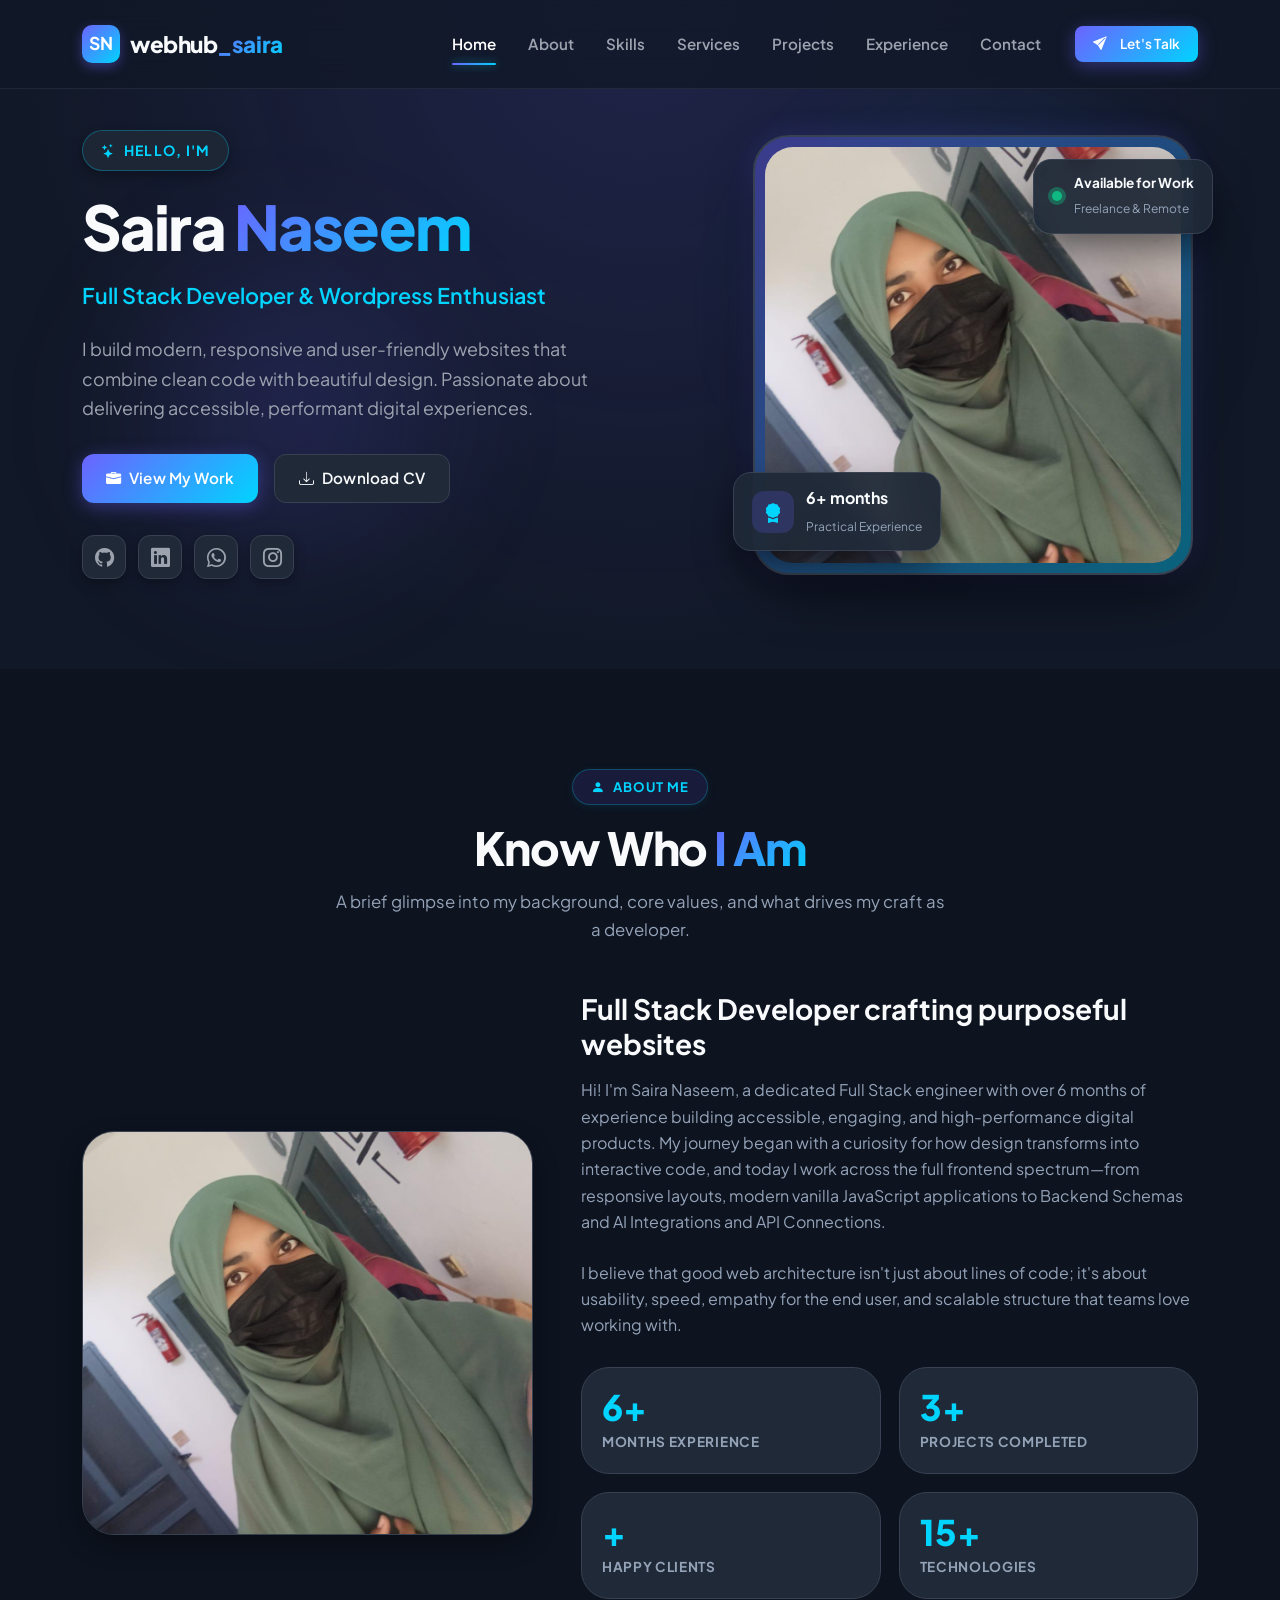
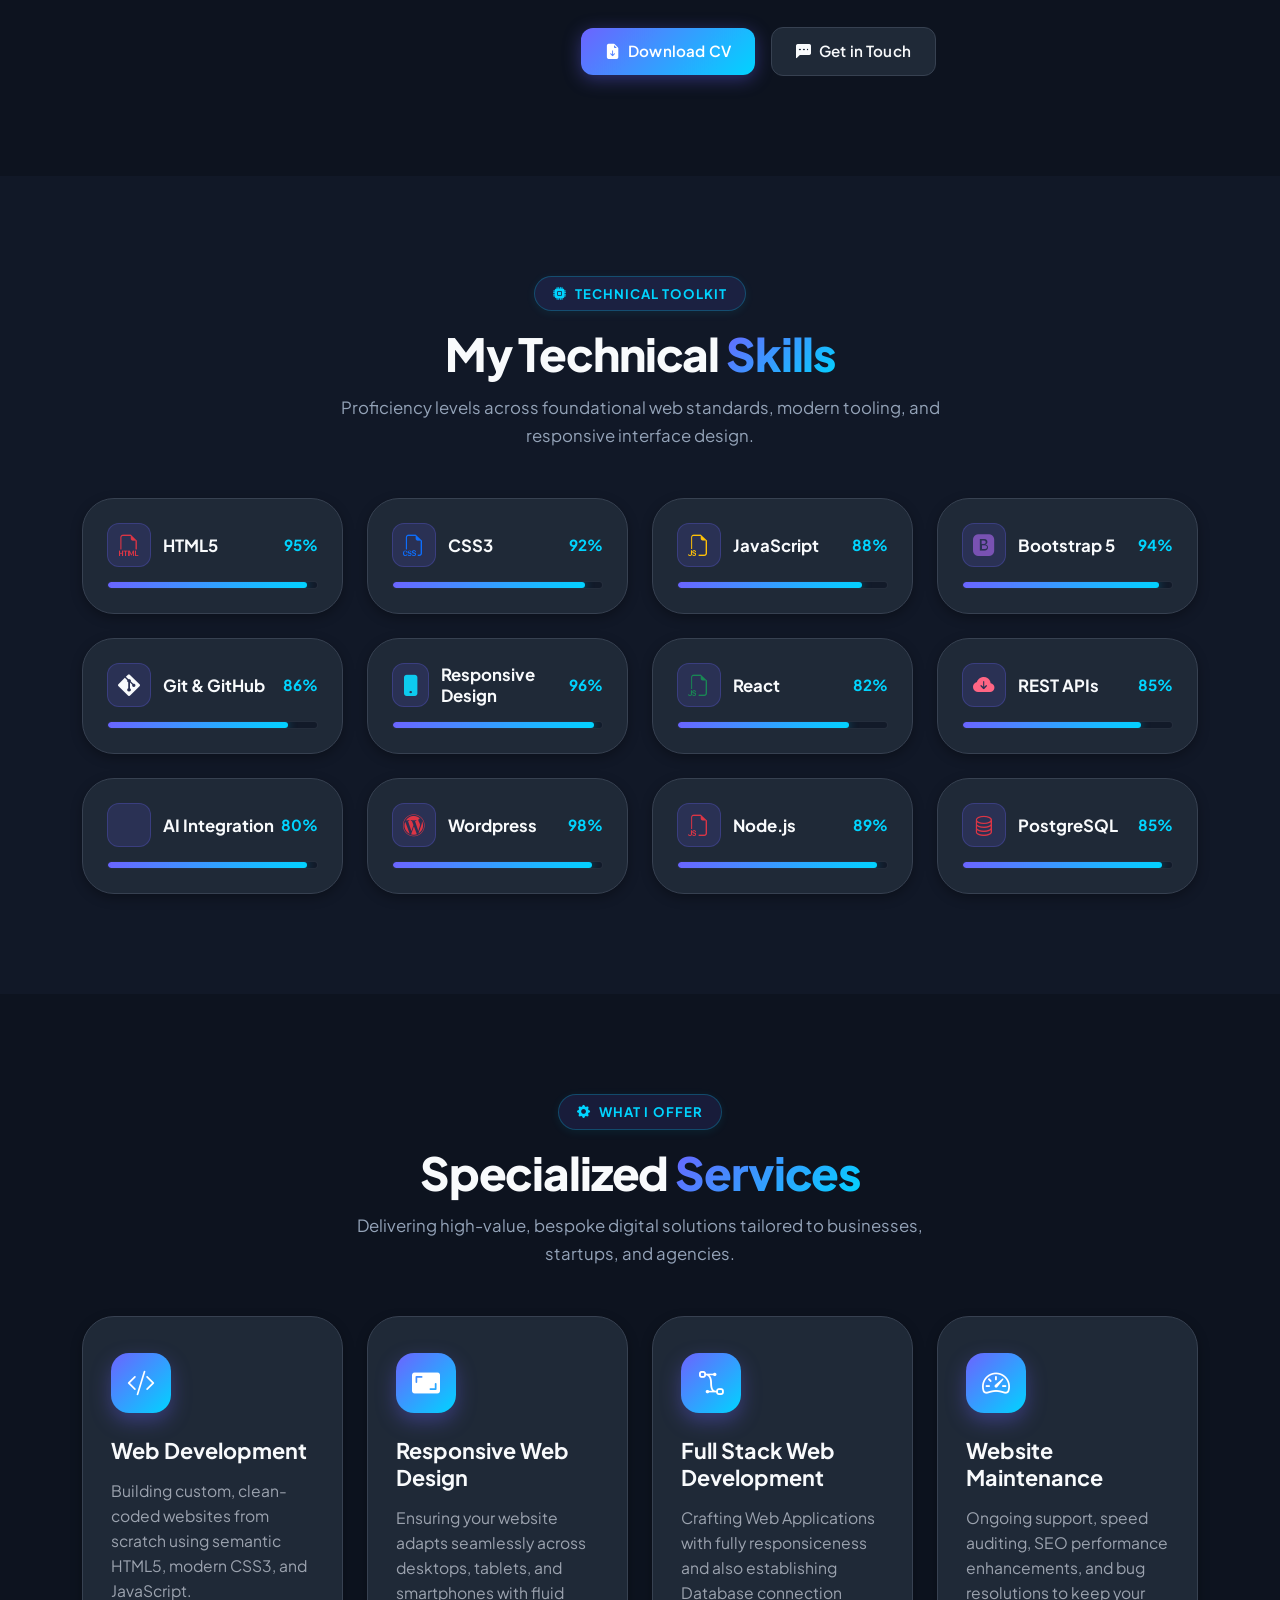
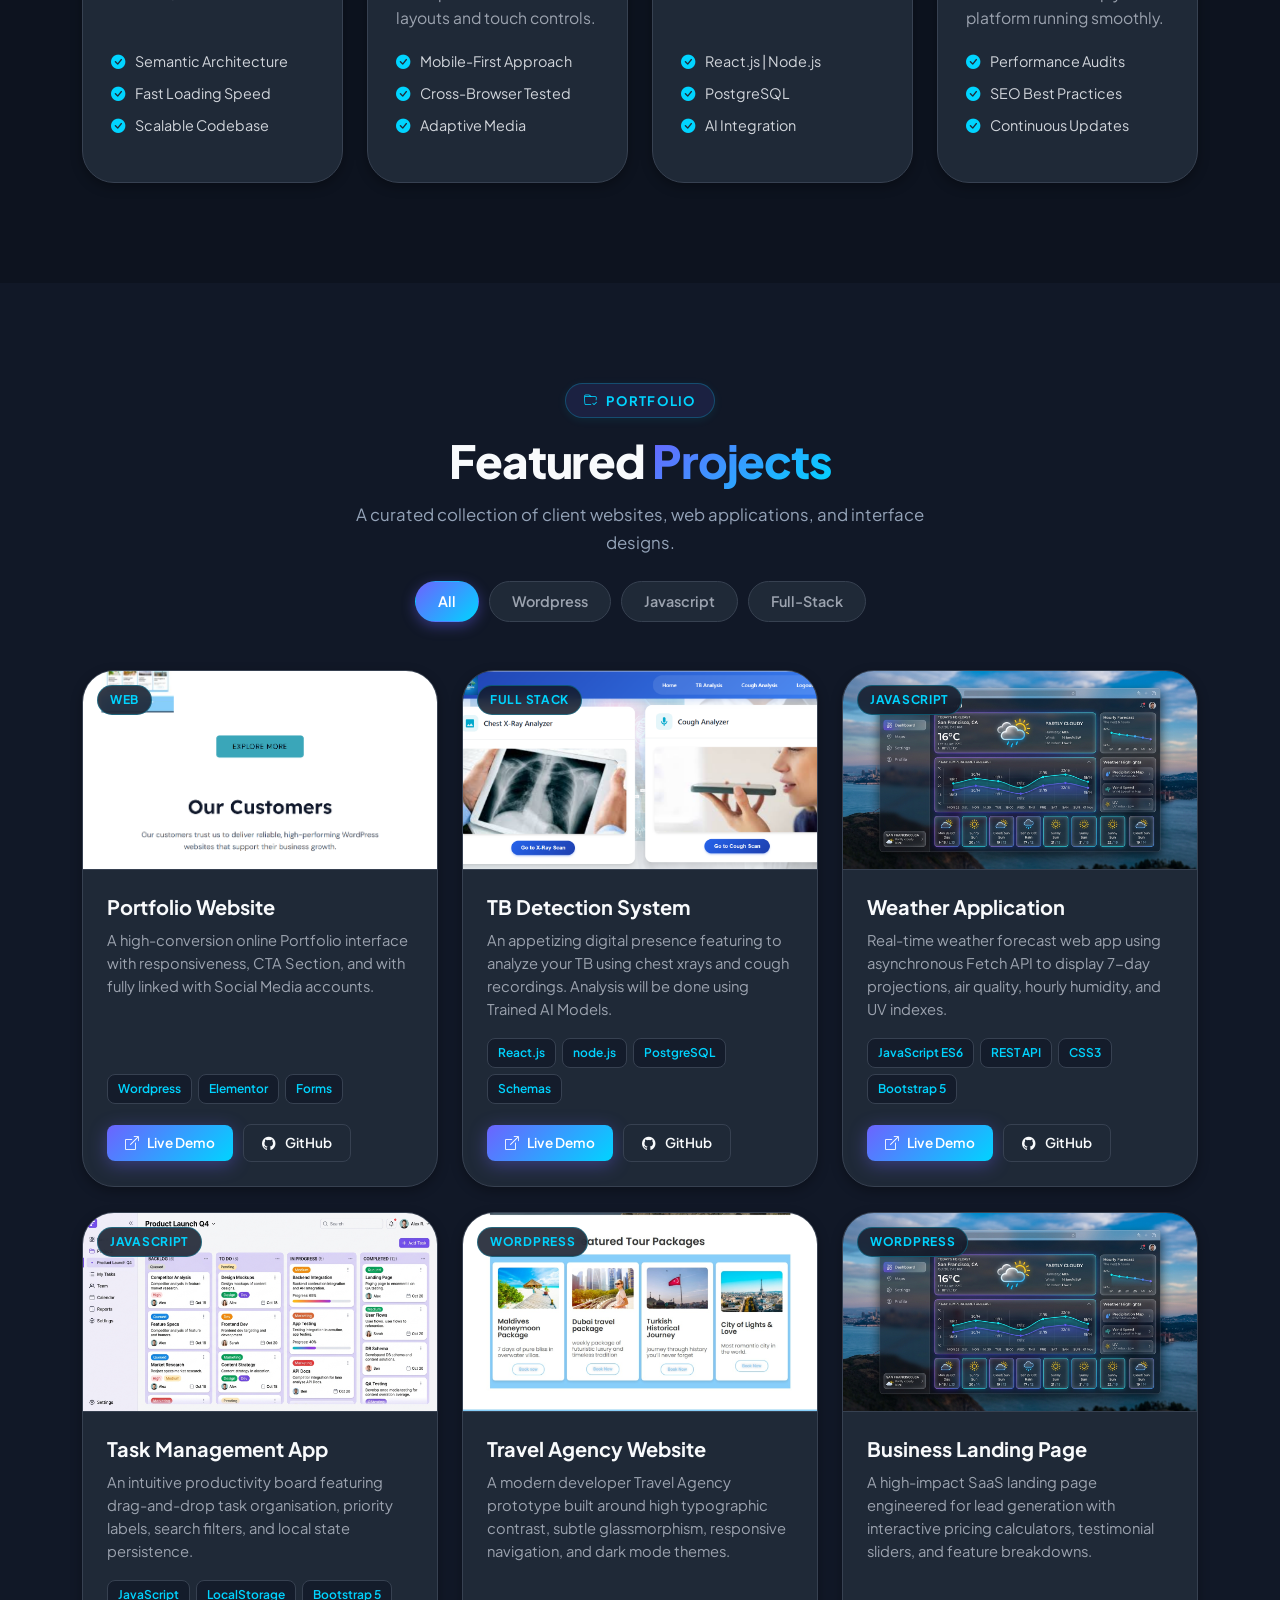
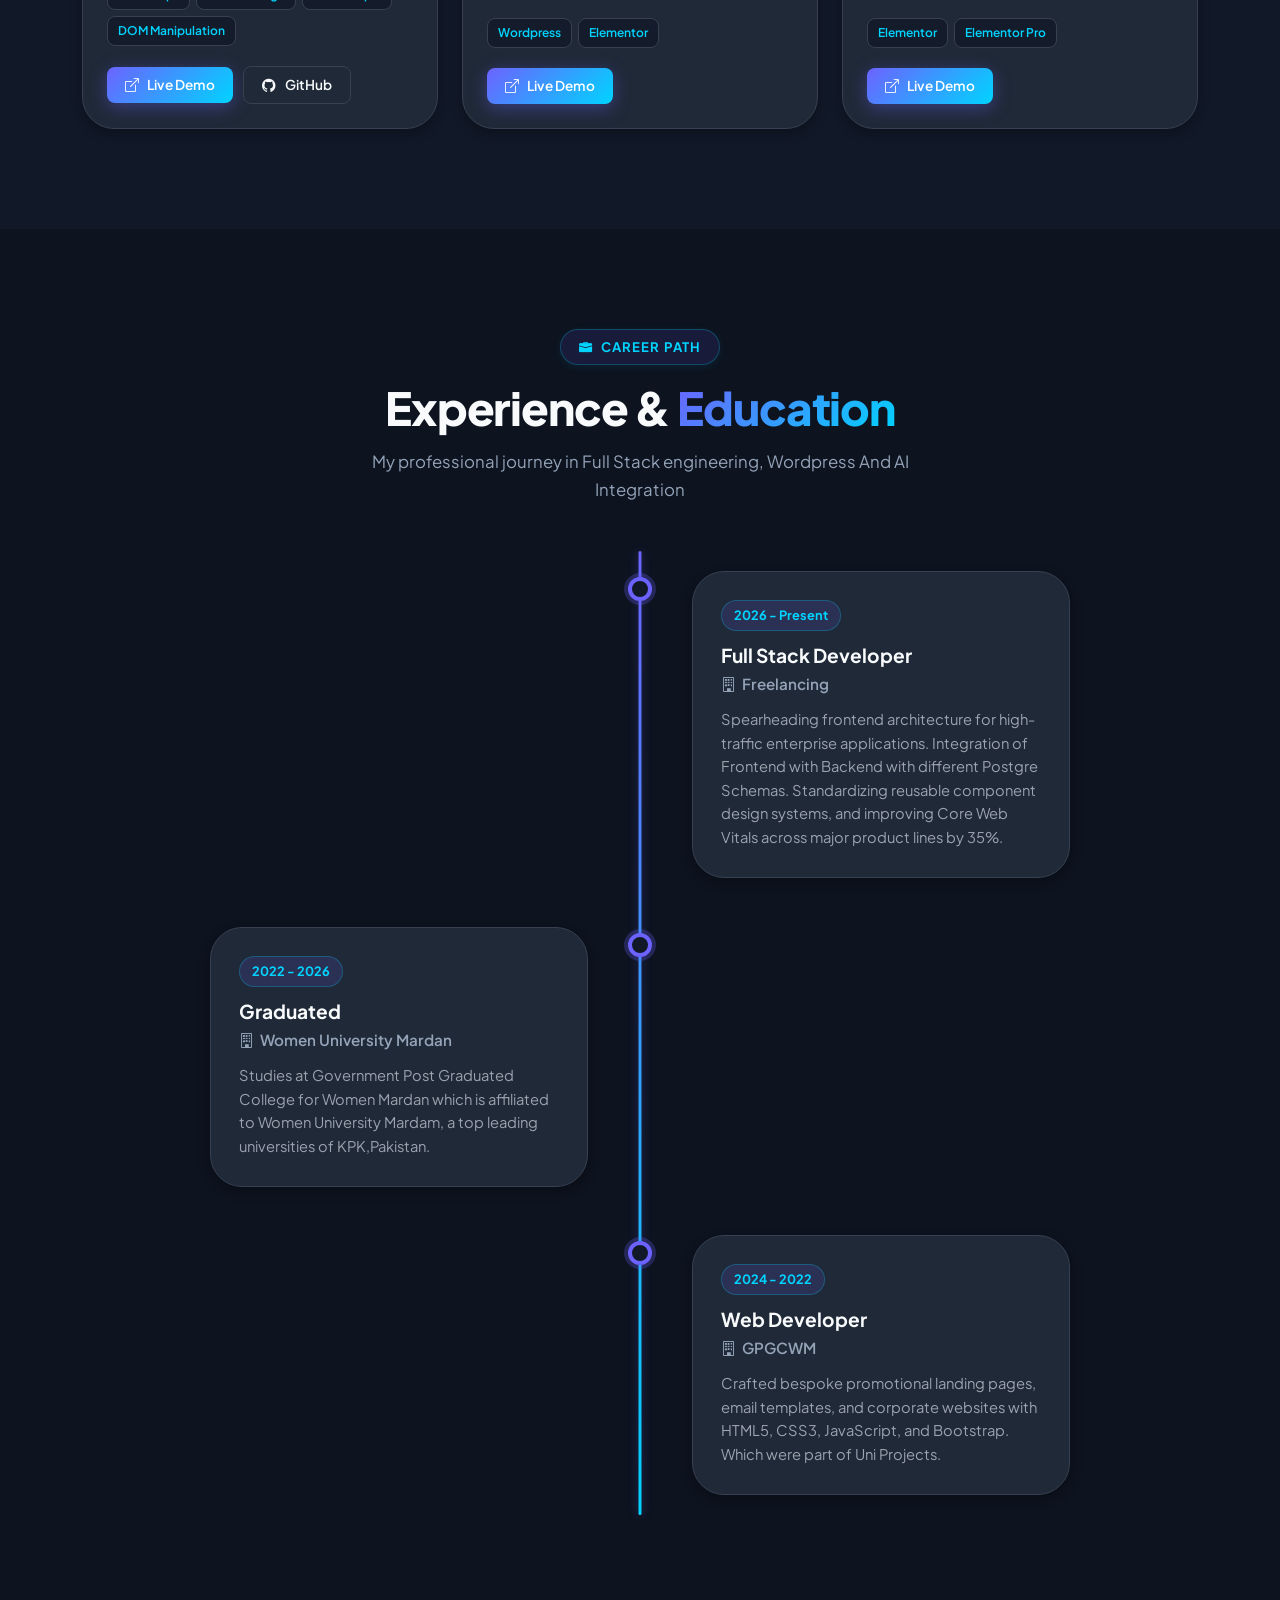
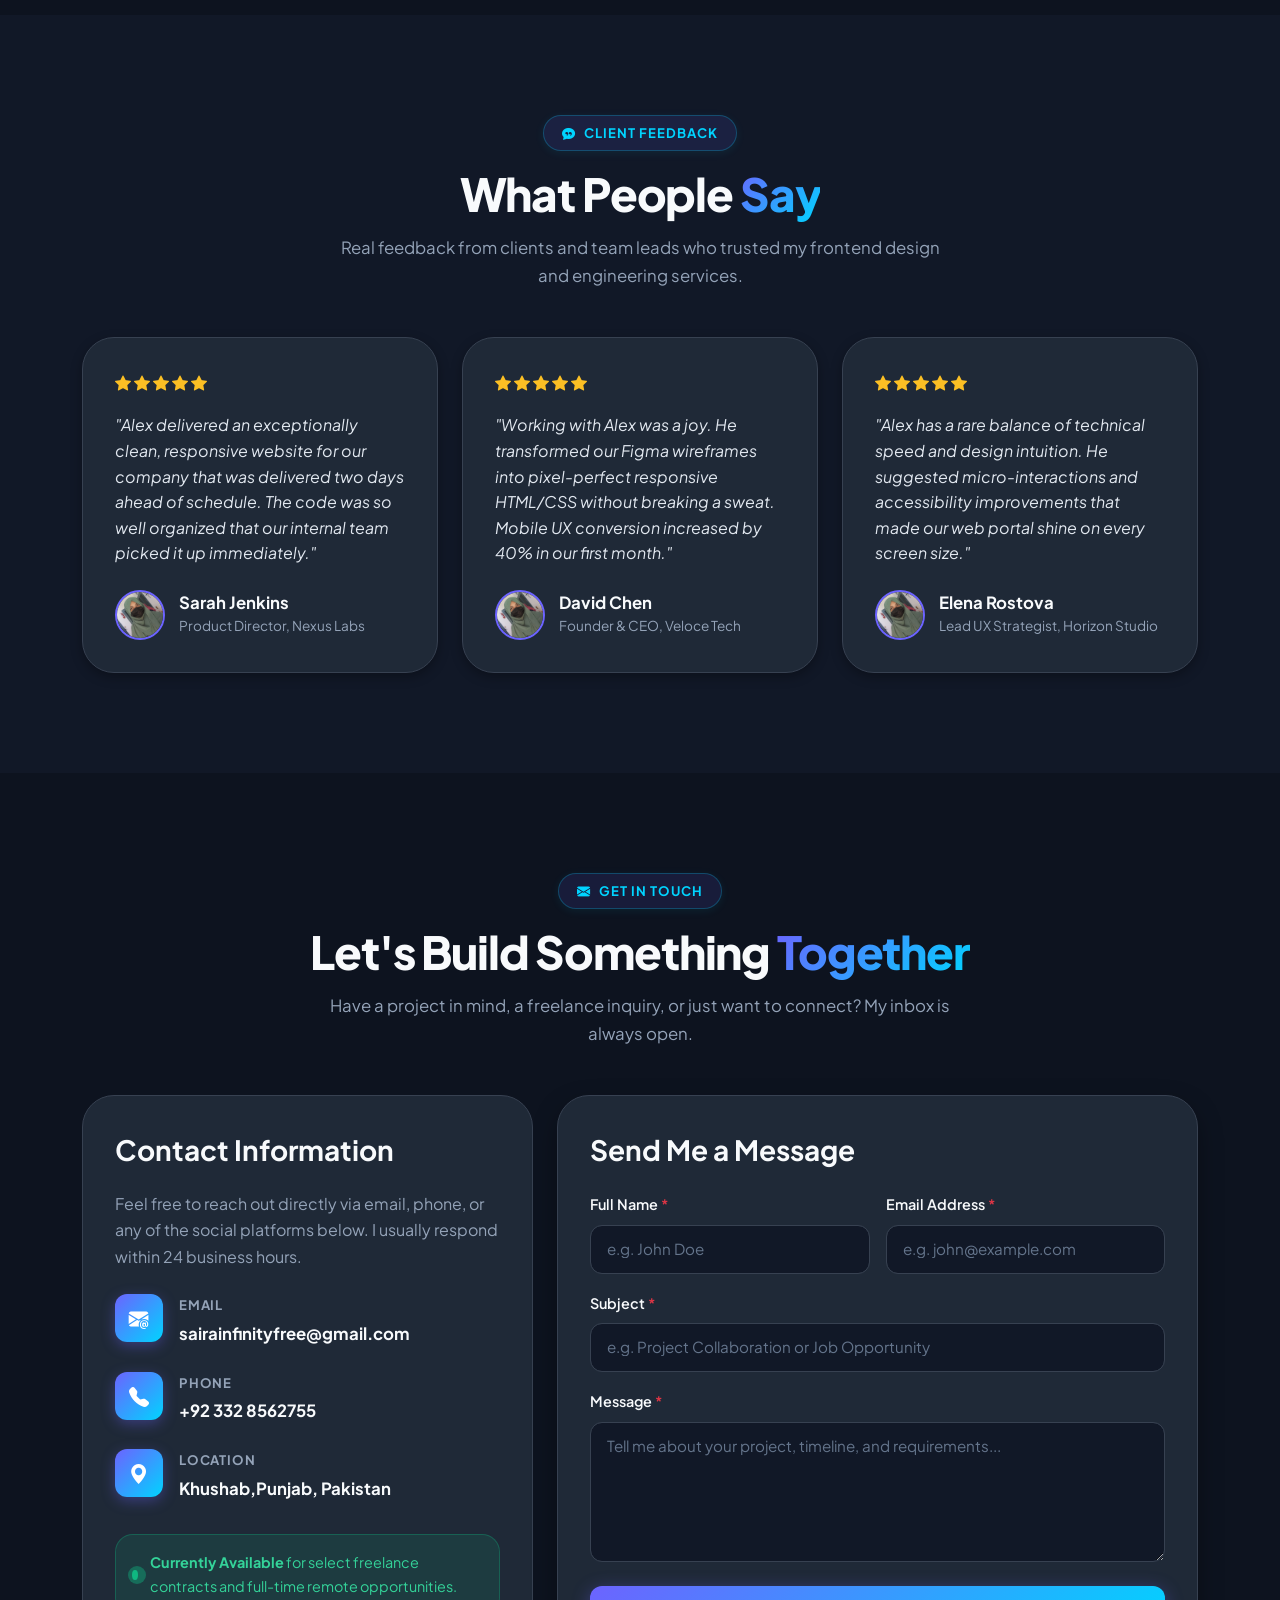
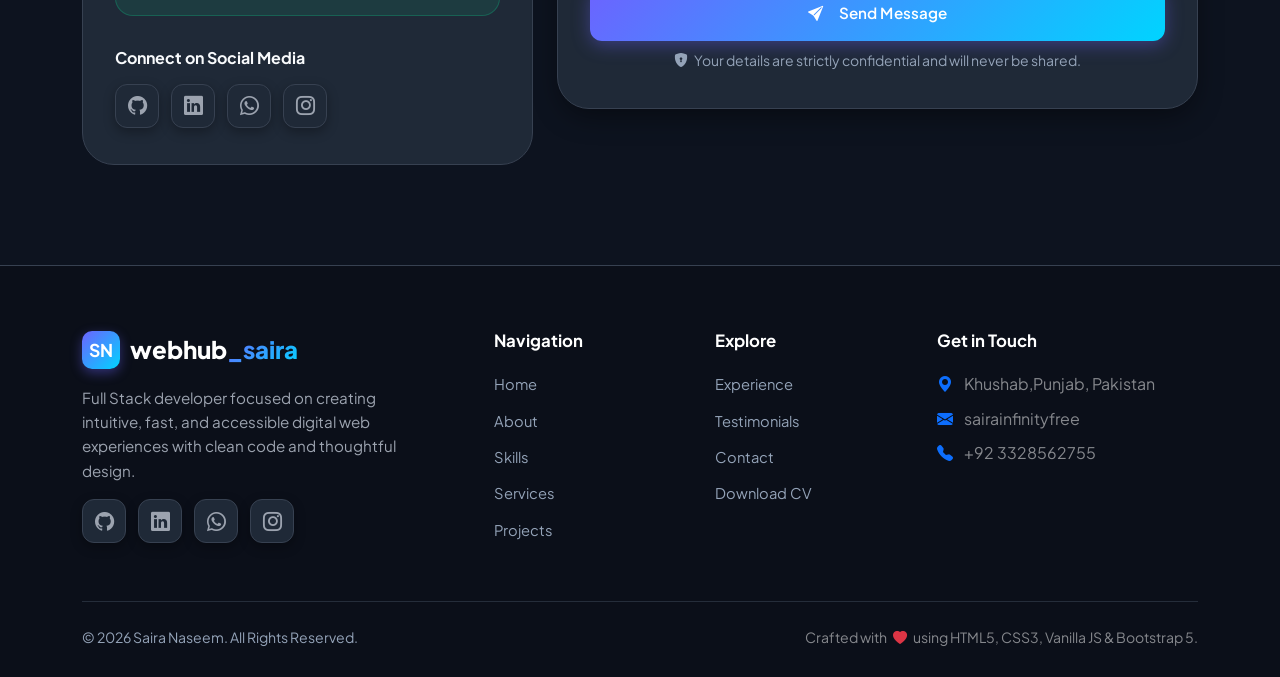
==== Saira Portfolio/index.html @ cc0bcdf5 "Add files via upload" ====
<!DOCTYPE html>
<html lang="en" data-bs-theme="dark">
<head>
  <meta charset="UTF-8" />
  <meta name="viewport" content="width=device-width, initial-scale=1.0" />
  <meta name="theme-color" content="#111827" />
  
  <!-- Primary SEO Metadata -->
  <title>Saira Naseem | Full Stack Web Developer &amp; Wordpress </title>
  <meta name="title" content="Saira Naseem | Frontend Developer &amp; UI/UX Enthusiast" />
  <meta name="description" content="Personal portfolio of Saira Naseem, a Frontend Developer crafting modern, accessible, and fast web applications using HTML5, CSS3, JavaScript, and Bootstrap 5." />
  <meta name="keywords" content="frontend developer, web developer portfolio, Saira Naseem, HTML5, CSS3, JavaScript, Bootstrap 5, responsive web design, UI/UX" />
  <meta name="author" content="Saira Naseem" />
  <meta name="robots" content="index, follow" />

  <!-- Open Graph / Facebook / LinkedIn -->
  <meta property="og:type" content="website" />
  <meta property="og:url" content="https://alexmorgan.dev/" />
  <meta property="og:title" content="Saira Naseem | Frontend Developer &amp; UI/UX Enthusiast" />
  <meta property="og:description" content="Explore modern, responsive web applications, design systems, and frontend projects by Saira Naseem." />
  <meta property="og:image" content="images/profile.jpeg" />

  <!-- Twitter -->
  <meta property="twitter:card" content="summary_large_image" />
  <meta property="twitter:url" content="https://alexmorgan.dev/" />
  <meta property="twitter:title" content="Saira Naseem | Frontend Developer &amp; UI/UX Enthusiast" />
  <meta property="twitter:description" content="Explore modern, responsive web applications, design systems, and frontend projects by Saira Naseem." />
  <meta property="twitter:image" content="images/profile.jpeg" />

  <!-- Favicon -->
  <link rel="icon" type="image/svg+xml" href="data:image/svg+xml,<svg xmlns='http://www.w3.org/2000/svg' viewBox='0 0 100 100'><text y='.9em' font-size='90'>💻</text></svg>" />

  <!-- Google Fonts: Plus Jakarta Sans -->
  <link rel="preconnect" href="https://fonts.googleapis.com" />
  <link rel="preconnect" href="https://fonts.gstatic.com" crossorigin />
  <link href="https://fonts.googleapis.com/css2?family=Plus+Jakarta+Sans:ital,wght@0,300;0,400;0,500;0,600;0,700;0,800;1,400&display=swap" rel="stylesheet" />

  <!-- Bootstrap 5.3.3 CSS (CDN) -->
  <link href="https://cdn.jsdelivr.net/npm/bootstrap@5.3.3/dist/css/bootstrap.min.css" rel="stylesheet" integrity="sha384-QWTKZyjpPEjISv5WaRU9OFeRpok6YctnYmDr5pNlyT2bRjXh0JMhjY6hW+ALEwIH" crossorigin="anonymous" />

  <!-- Bootstrap Icons 1.11.3 (CDN) -->
  <link rel="stylesheet" href="https://cdn.jsdelivr.net/npm/bootstrap-icons@1.11.3/font/bootstrap-icons.min.css" />

  <!-- Custom Stylesheet (Relative Path for GitHub Pages Compatibility) -->
  <link rel="stylesheet" href="css/style.css" />
</head>

<body data-bs-spy="scroll" data-bs-target="#mainNavbar" data-bs-offset="100" tabindex="0">

  <!-- =========================================================================
       1. Header & Fixed Navigation Bar
       ========================================================================= -->
  <header>
    <nav class="navbar navbar-expand-lg fixed-top custom-navbar" id="mainNavbar" aria-label="Main Navigation">
      <div class="container">
        <!-- Logo / Developer Brand -->
        <a class="navbar-brand" href="#home" id="brandLogo">
          <span class="navbar-brand-badge">SN</span>
          <span>webhub<span class="text-gradient">_saira</span></span>
        </a>

        <!-- Mobile Hamburger Menu Button -->
        <button class="navbar-toggler" type="button" data-bs-toggle="collapse" data-bs-target="#navbarResponsive" aria-controls="navbarResponsive" aria-expanded="false" aria-label="Toggle navigation menu" id="mobileMenuToggle">
          <i class="bi bi-list fs-2"></i>
        </button>

        <!-- Navbar Links -->
        <div class="collapse navbar-collapse" id="navbarResponsive">
          <ul class="navbar-nav ms-auto align-items-lg-center gap-lg-1">
            <li class="nav-item">
              <a class="nav-link active" href="#home" id="navHome">Home</a>
            </li>
            <li class="nav-item">
              <a class="nav-link" href="#about" id="navAbout">About</a>
            </li>
            <li class="nav-item">
              <a class="nav-link" href="#skills" id="navSkills">Skills</a>
            </li>
            <li class="nav-item">
              <a class="nav-link" href="#services" id="navServices">Services</a>
            </li>
            <li class="nav-item">
              <a class="nav-link" href="#projects" id="navProjects">Projects</a>
            </li>
            <li class="nav-item">
              <a class="nav-link" href="#experience" id="navExperience">Experience</a>
            </li>
            <li class="nav-item">
              <a class="nav-link" href="#contact" id="navContact">Contact</a>
            </li>
            <li class="nav-item ms-lg-3 mt-3 mt-lg-0">
              <a href="#contact" class="btn btn-sm btn-primary" id="navHireBtn">
                <i class="bi bi-send-fill me-1"></i> Let's Talk
              </a>
            </li>
          </ul>
        </div>
      </div>
    </nav>
  </header>

  <main>
    <!-- =========================================================================
         2. Hero Section
         ========================================================================= -->
    <section class="hero-section" id="home">
      <!-- Subtle Decorative Background Glows -->
      <div class="hero-background-shapes" aria-hidden="true">
        <div class="shape-glow-1"></div>
        <div class="shape-glow-2"></div>
      </div>

      <div class="container hero-content">
        <div class="row align-items-center gy-5">
          <!-- Hero Left Column: Intro & Call To Actions -->
          <div class="col-lg-7 text-center text-lg-start">
            <div class="reveal-item">
              <span class="hero-greeting">
                <i class="bi bi-stars"></i> Hello, I'm
              </span>
            </div>

            <h1 class="hero-title reveal-item delay-100">
              Saira <span class="text-gradient">Naseem</span>
            </h1>

            <p class="hero-subtitle reveal-item delay-200">
              Full Stack Developer &amp; Wordpress Enthusiast
            </p>

            <p class="hero-description reveal-item delay-300">
              I build modern, responsive and user-friendly websites that combine clean code with beautiful design. Passionate about delivering accessible, performant digital experiences.
            </p>

            <!-- CTA Buttons -->
            <div class="d-flex flex-wrap gap-3 hero-actions reveal-item delay-400">
              <a href="#projects" class="btn btn-primary" id="heroViewWorkBtn">
                <i class="bi bi-briefcase-fill"></i> View My Work
              </a>
              <button type="button" class="btn btn-outline-custom btn-download-cv" id="heroDownloadCvBtn" aria-label="Download Curriculum Vitae">
                <i class="bi bi-download"></i> Download CV
              </button>
            </div>

            <!-- Social Media Icons -->
            <div class="social-links reveal-item delay-400" aria-label="Social media profiles">
              <!-- Note: Replace '#' with your real social profile URLs -->
              <a href="#" class="social-btn" target="_blank" rel="noopener noreferrer" aria-label="GitHub Profile" id="socialGithub">
                <i class="bi bi-github"></i>
              </a>
              <a href="https://linkedin.com/in/saira-naseem-a9a958408" class="social-btn" target="_blank" rel="noopener noreferrer" aria-label="LinkedIn Profile" id="socialLinkedin">
                <i class="bi bi-linkedin"></i>
              </a>
              <a href="https://wa.me/+923328562755" class="social-btn" target="_blank" rel="noopener noreferrer" aria-label="Whatsapp Profile" id="socialTwitter">
                <i class="bi bi-whatsapp"></i>
              </a>
              <a href="https://www.instagram.com/webhub_saira/" class="social-btn" target="_blank" rel="noopener noreferrer" aria-label="Instagram Profile" id="socialInstagram">
                <i class="bi bi-instagram"></i>
              </a>
            </div>
          </div>

          <!-- Hero Right Column: Profile Image & Floating Highlights -->
          <div class="col-lg-5">
            <div class="hero-image-wrapper reveal-item delay-200">
              <!-- Floating Badge: Available for Work -->
              <div class="floating-badge badge-status">
                <div class="pulse-dot"></div>
                <div>
                  <div class="fw-bold text-dark" style="font-size: 0.85rem;">Available for Work</div>
                  <small class="text-muted" style="font-size: 0.75rem;">Freelance &amp; Remote</small>
                </div>
              </div>

              <!-- Main Image Frame -->
              <div class="hero-image-frame">
                <img src="images/profile.jpeg" alt="Portrait photo of Alex Morgan" class="hero-image" referrerPolicy="no-referrer" id="heroProfileImg" />
              </div>

              <!-- Floating Badge: Experience -->
              <div class="floating-badge badge-experience">
                <div class="badge-icon">
                  <i class="bi bi-award-fill"></i>
                </div>
                <div>
                  <div class="fw-bold text-dark fs-6">6+ months</div>
                  <small class="text-muted" style="font-size: 0.75rem;">Practical Experience</small>
                </div>
              </div>
            </div>
          </div>
        </div>
      </div>
    </section>

    <!-- =========================================================================
         3. About Section
         ========================================================================= -->
    <section class="about-section" id="about">
      <div class="container">
        <!-- Section Header -->
        <div class="text-center mb-5">
          <span class="section-badge"><i class="bi bi-person-fill"></i> About Me</span>
          <h2 class="section-title">Know Who <span class="text-gradient">I Am</span></h2>
          <p class="section-subtitle">A brief glimpse into my background, core values, and what drives my craft as a developer.</p>
        </div>

        <div class="row align-items-center gy-5">
          <!-- Left: About Image / Graphic Card -->
          <div class="col-lg-5">
            <div class="about-card reveal-item">
              <img src="images/profile.jpeg" alt="Saira Naseem coding and designing" class="about-image" referrerPolicy="no-referrer" id="aboutProfileImg" />
            </div>
          </div>

          <!-- Right: Bio & Statistics -->
          <div class="col-lg-7">
            <div class="ps-lg-4">
              <h3 class="fw-bold mb-3 text-dark">Full Stack Developer crafting purposeful websites</h3>
              <p class="text-muted mb-4">
                Hi! I'm Saira Naseem, a dedicated Full Stack engineer with over 6 months of experience building accessible, engaging, and high-performance digital products. My journey began with a curiosity for how design transforms into interactive code, and today I work across the full frontend spectrum—from responsive layouts, modern vanilla JavaScript applications to Backend Schemas and AI Integrations and API Connections.
              </p>
              <p class="text-muted mb-4">
                I believe that good web architecture isn't just about lines of code; it's about usability, speed, empathy for the end user, and scalable structure that teams love working with.
              </p>

              <!-- Statistics Grid (4 Key Metrics) -->
              <div class="about-stats-grid reveal-item">
                <div class="stat-item" id="statExp">
                  <div class="stat-number">6+</div>
                  <div class="stat-label">months Experience</div>
                </div>
                <div class="stat-item" id="statProjects">
                  <div class="stat-number">3+</div>
                  <div class="stat-label">Projects Completed</div>
                </div>
                <div class="stat-item" id="statClients">
                  <div class="stat-number">+</div>
                  <div class="stat-label">Happy Clients</div>
                </div>
                <div class="stat-item" id="statTech">
                  <div class="stat-number">15+</div>
                  <div class="stat-label">Technologies</div>
                </div>
              </div>

              <!-- About Actions -->
              <div class="d-flex flex-wrap align-items-center gap-3 mt-4">
                <button type="button" class="btn btn-primary btn-download-cv" id="aboutDownloadCvBtn">
                  <i class="bi bi-file-earmark-arrow-down-fill"></i> Download CV
                </button>
                <a href="#contact" class="btn btn-outline-custom" id="aboutContactBtn">
                  <i class="bi bi-chat-left-dots-fill"></i> Get in Touch
                </a>
              </div>
            </div>
          </div>
        </div>
      </div>
    </section>

    <!-- =========================================================================
         4. Skills Section
         ========================================================================= -->
    <section class="skills-section" id="skills">
      <div class="container">
        <!-- Section Header -->
        <div class="text-center mb-5">
          <span class="section-badge"><i class="bi bi-cpu-fill"></i> Technical Toolkit</span>
          <h2 class="section-title">My Technical <span class="text-gradient">Skills</span></h2>
          <p class="section-subtitle">Proficiency levels across foundational web standards, modern tooling, and responsive interface design.</p>
        </div>

        <div class="row g-4">
          <!-- Skill 1: HTML5 -->
          <div class="col-md-6 col-lg-3">
            <div class="skill-card reveal-item" id="skillHtml5">
              <div class="skill-header">
                <div class="skill-meta">
                  <div class="skill-icon-badge text-danger"><i class="bi bi-filetype-html"></i></div>
                  <h3 class="skill-name">HTML5</h3>
                </div>
                <span class="skill-percentage">95%</span>
              </div>
              <div class="skill-progress-track">
                <div class="skill-progress-bar" role="progressbar" data-progress="95" aria-valuenow="95" aria-valuemin="0" aria-valuemax="100"></div>
              </div>
            </div>
          </div>

          <!-- Skill 2: CSS3 -->
          <div class="col-md-6 col-lg-3">
            <div class="skill-card reveal-item delay-100" id="skillCss3">
              <div class="skill-header">
                <div class="skill-meta">
                  <div class="skill-icon-badge text-primary"><i class="bi bi-filetype-css"></i></div>
                  <h3 class="skill-name">CSS3</h3>
                </div>
                <span class="skill-percentage">92%</span>
              </div>
              <div class="skill-progress-track">
                <div class="skill-progress-bar" role="progressbar" data-progress="92" aria-valuenow="92" aria-valuemin="0" aria-valuemax="100"></div>
              </div>
            </div>
          </div>

          <!-- Skill 3: JavaScript -->
          <div class="col-md-6 col-lg-3">
            <div class="skill-card reveal-item delay-200" id="skillJs">
              <div class="skill-header">
                <div class="skill-meta">
                  <div class="skill-icon-badge text-warning"><i class="bi bi-filetype-js"></i></div>
                  <h3 class="skill-name">JavaScript</h3>
                </div>
                <span class="skill-percentage">88%</span>
              </div>
              <div class="skill-progress-track">
                <div class="skill-progress-bar" role="progressbar" data-progress="88" aria-valuenow="88" aria-valuemin="0" aria-valuemax="100"></div>
              </div>
            </div>
          </div>

          <!-- Skill 4: Bootstrap 5 -->
          <div class="col-md-6 col-lg-3">
            <div class="skill-card reveal-item delay-300" id="skillBootstrap">
              <div class="skill-header">
                <div class="skill-meta">
                  <div class="skill-icon-badge" style="color: #7952b3;"><i class="bi bi-bootstrap-fill"></i></div>
                  <h3 class="skill-name">Bootstrap 5</h3>
                </div>
                <span class="skill-percentage">94%</span>
              </div>
              <div class="skill-progress-track">
                <div class="skill-progress-bar" role="progressbar" data-progress="94" aria-valuenow="94" aria-valuemin="0" aria-valuemax="100"></div>
              </div>
            </div>
          </div>

          <!-- Skill 5: Git & GitHub -->
          <div class="col-md-6 col-lg-3">
            <div class="skill-card reveal-item" id="skillGit">
              <div class="skill-header">
                <div class="skill-meta">
                  <div class="skill-icon-badge text-dark"><i class="bi bi-git"></i></div>
                  <h3 class="skill-name">Git &amp; GitHub</h3>
                </div>
                <span class="skill-percentage">86%</span>
              </div>
              <div class="skill-progress-track">
                <div class="skill-progress-bar" role="progressbar" data-progress="86" aria-valuenow="86" aria-valuemin="0" aria-valuemax="100"></div>
              </div>
            </div>
          </div>

          <!-- Skill 6: Responsive Design -->
          <div class="col-md-6 col-lg-3">
            <div class="skill-card reveal-item delay-100" id="skillResponsive">
              <div class="skill-header">
                <div class="skill-meta">
                  <div class="skill-icon-badge text-info"><i class="bi bi-phone-fill"></i></div>
                  <h3 class="skill-name">Responsive Design</h3>
                </div>
                <span class="skill-percentage">96%</span>
              </div>
              <div class="skill-progress-track">
                <div class="skill-progress-bar" role="progressbar" data-progress="96" aria-valuenow="96" aria-valuemin="0" aria-valuemax="100"></div>
              </div>
            </div>
          </div>

          <!-- Skill 7: React -->
          <div class="col-md-6 col-lg-3">
            <div class="skill-card reveal-item delay-200" id="skillreact">
              <div class="skill-header">
                <div class="skill-meta">
                  <div class="skill-icon-badge text-success"><i class="bi bi-filetype-js"></i></div>
                  <h3 class="skill-name">React</h3>
                </div>
                <span class="skill-percentage">82%</span>
              </div>
              <div class="skill-progress-track">
                <div class="skill-progress-bar" role="progressbar" data-progress="82" aria-valuenow="82" aria-valuemin="0" aria-valuemax="100"></div>
              </div>
            </div>
          </div>

          <!-- Skill 8: REST APIs -->
          <div class="col-md-6 col-lg-3">
            <div class="skill-card reveal-item delay-300" id="skillApi">
              <div class="skill-header">
                <div class="skill-meta">
                  <div class="skill-icon-badge" style="color: #ff6584;"><i class="bi bi-cloud-arrow-down-fill"></i></div>
                  <h3 class="skill-name">REST APIs</h3>
                </div>
                <span class="skill-percentage">85%</span>
              </div>
              <div class="skill-progress-track">
                <div class="skill-progress-bar" role="progressbar" data-progress="85" aria-valuenow="85" aria-valuemin="0" aria-valuemax="100"></div>
              </div>
            </div>
          </div>

                    <!-- Skill 9: AI Integration -->
          <div class="col-md-6 col-lg-3">
            <div class="skill-card reveal-item" id="skillAI">
              <div class="skill-header">
                <div class="skill-meta">
                  <div class="skill-icon-badge text-danger"><i class="bi bi-robot-fill"></i></div>
                  <h3 class="skill-name">AI Integration</h3>
                </div>
                <span class="skill-percentage">80%</span>
              </div>
              <div class="skill-progress-track">
                <div class="skill-progress-bar" role="progressbar" data-progress="95" aria-valuenow="95" aria-valuemin="0" aria-valuemax="100"></div>
              </div>
            </div>
          </div>

                    <!-- Skill 1: wordpress -->
          <div class="col-md-6 col-lg-3">
            <div class="skill-card reveal-item" id="skillwordpress">
              <div class="skill-header">
                <div class="skill-meta">
                  <div class="skill-icon-badge text-danger"><i class="bi bi-wordpress"></i></div>
                  <h3 class="skill-name">Wordpress</h3>
                </div>
                <span class="skill-percentage">98%</span>
              </div>
              <div class="skill-progress-track">
                <div class="skill-progress-bar" role="progressbar" data-progress="95" aria-valuenow="95" aria-valuemin="0" aria-valuemax="100"></div>
              </div>
            </div>
          </div>

                    <!-- Skill 1: Node.js -->
          <div class="col-md-6 col-lg-3">
            <div class="skill-card reveal-item" id="skillnode">
              <div class="skill-header">
                <div class="skill-meta">
                  <div class="skill-icon-badge text-danger"><i class="bi bi-filetype-js"></i></div>
                  <h3 class="skill-name">Node.js</h3>
                </div>
                <span class="skill-percentage">89%</span>
              </div>
              <div class="skill-progress-track">
                <div class="skill-progress-bar" role="progressbar" data-progress="95" aria-valuenow="95" aria-valuemin="0" aria-valuemax="100"></div>
              </div>
            </div>
          </div>

                    <!-- Skill 1: PostgreSQL -->
          <div class="col-md-6 col-lg-3">
            <div class="skill-card reveal-item" id="skillpostgre">
              <div class="skill-header">
                <div class="skill-meta">
                  <div class="skill-icon-badge text-danger"><i class="bi bi-database"></i></div>
                  <h3 class="skill-name">PostgreSQL</h3>
                </div>
                <span class="skill-percentage">85%</span>
              </div>
              <div class="skill-progress-track">
                <div class="skill-progress-bar" role="progressbar" data-progress="95" aria-valuenow="95" aria-valuemin="0" aria-valuemax="100"></div>
              </div>
            </div>
          </div>
        </div>
      </div>
    </section>

    <!-- =========================================================================
         5. Services Section
         ========================================================================= -->
    <section class="services-section" id="services">
      <div class="container">
        <!-- Section Header -->
        <div class="text-center mb-5">
          <span class="section-badge"><i class="bi bi-gear-fill"></i> What I Offer</span>
          <h2 class="section-title">Specialized <span class="text-gradient">Services</span></h2>
          <p class="section-subtitle">Delivering high-value, bespoke digital solutions tailored to businesses, startups, and agencies.</p>
        </div>

        <div class="row g-4">
          <!-- Service 1: Web Development -->
          <div class="col-md-6 col-lg-3">
            <article class="service-card reveal-item" id="serviceWebDev">
              <div class="service-icon-box">
                <i class="bi bi-code-slash"></i>
              </div>
              <h3 class="service-title">Web Development</h3>
              <p class="service-desc">
                Building custom, clean-coded websites from scratch using semantic HTML5, modern CSS3, and JavaScript.
              </p>
              <ul class="service-perk-list">
                <li class="service-perk-item"><i class="bi bi-check-circle-fill"></i> Semantic Architecture</li>
                <li class="service-perk-item"><i class="bi bi-check-circle-fill"></i> Fast Loading Speed</li>
                <li class="service-perk-item"><i class="bi bi-check-circle-fill"></i> Scalable Codebase</li>
              </ul>
            </article>
          </div>

          <!-- Service 2: Responsive Web Design -->
          <div class="col-md-6 col-lg-3">
            <article class="service-card reveal-item delay-100" id="serviceResponsive">
              <div class="service-icon-box">
                <i class="bi bi-aspect-ratio-fill"></i>
              </div>
              <h3 class="service-title">Responsive Web Design</h3>
              <p class="service-desc">
                Ensuring your website adapts seamlessly across desktops, tablets, and smartphones with fluid layouts and touch controls.
              </p>
              <ul class="service-perk-list">
                <li class="service-perk-item"><i class="bi bi-check-circle-fill"></i> Mobile-First Approach</li>
                <li class="service-perk-item"><i class="bi bi-check-circle-fill"></i> Cross-Browser Tested</li>
                <li class="service-perk-item"><i class="bi bi-check-circle-fill"></i> Adaptive Media</li>
              </ul>
            </article>
          </div>

          <!-- Service 3: Full Stack WEb Development -->
          <div class="col-md-6 col-lg-3">
            <article class="service-card reveal-item delay-200" id="serviceUiUx">
              <div class="service-icon-box">
                <i class="bi bi-bezier2"></i>
              </div>
              <h3 class="service-title">Full Stack Web Development</h3>
              <p class="service-desc">
                Crafting Web Applications with fully responsiceness and also establishing Database connection
              </p>
              <ul class="service-perk-list">
                <li class="service-perk-item"><i class="bi bi-check-circle-fill"></i> React.js | Node.js</li>
                <li class="service-perk-item"><i class="bi bi-check-circle-fill"></i> PostgreSQL</li>
                <li class="service-perk-item"><i class="bi bi-check-circle-fill"></i>AI Integration</li>
              </ul>
            </article>
          </div>

          <!-- Service 4: Website Maintenance -->
          <div class="col-md-6 col-lg-3">
            <article class="service-card reveal-item delay-300" id="serviceMaintenance">
              <div class="service-icon-box">
                <i class="bi bi-speedometer2"></i>
              </div>
              <h3 class="service-title">Website Maintenance</h3>
              <p class="service-desc">
                Ongoing support, speed auditing, SEO performance enhancements, and bug resolutions to keep your platform running smoothly.
              </p>
              <ul class="service-perk-list">
                <li class="service-perk-item"><i class="bi bi-check-circle-fill"></i> Performance Audits</li>
                <li class="service-perk-item"><i class="bi bi-check-circle-fill"></i> SEO Best Practices</li>
                <li class="service-perk-item"><i class="bi bi-check-circle-fill"></i> Continuous Updates</li>
              </ul>
            </article>
          </div>
        </div>
      </div>
    </section>

    <!-- =========================================================================
         6. Projects Showcase Section (Filtered with Vanilla JS)
         ========================================================================= -->
    <section class="projects-section" id="projects">
      <div class="container">
        <!-- Section Header -->
        <div class="text-center mb-4">
          <span class="section-badge"><i class="bi bi-folder-check"></i> Portfolio</span>
          <h2 class="section-title">Featured <span class="text-gradient">Projects</span></h2>
          <p class="section-subtitle">A curated collection of client websites, web applications, and interface designs.</p>
        </div>

        <!-- Filter Buttons (All, Web, JavaScript, UI/UX) -->
        <div class="project-filter-group" role="group" aria-label="Project filter categories">
          <button type="button" class="filter-btn active" data-filter="all" id="filterAll">All</button>
          <button type="button" class="filter-btn" data-filter="wordpress" id="filterWordpress">Wordpress</button>
          <button type="button" class="filter-btn" data-filter="javascript" id="filterJs">Javascript</button>
          <button type="button" class="filter-btn" data-filter="fullstack" id="filfull-stack">Full-Stack</button>
        </div>

        <!-- Projects Responsive Grid (6 Projects) -->
        <div class="row g-4" id="projectsContainer">
          
          <!-- Project 1: Portfolio  Website -->
          <div class="col-md-6 col-lg-4 project-item" data-category="wordpress">
            <article class="project-card reveal-item" id="projectCard1">
              <div class="project-image-container">
                <span class="project-category-badge">Web</span>
                <img src="images/project.png" alt="Preview of portfolio Website" class="project-image" loading="lazy" referrerPolicy="no-referrer" />
              </div>
              <div class="project-body">
                <h3 class="project-title">Portfolio Website</h3>
                <p class="project-description">
                  A high-conversion online Portfolio interface with responsiveness, CTA Section, and with fully linked with Social Media accounts.
                </p>
                <div class="project-tags">
                  <span class="tech-tag">Wordpress</span>
                  <span class="tech-tag">Elementor</span>
                  <span class="tech-tag">Forms</span>
                </div>
                <div class="project-actions">
                  <a href="#projects" class="btn btn-sm btn-primary grow" data-bs-toggle="modal" data-bs-target="#projectModal1">
                    <i class="bi bi-box-arrow-up-right"></i> Live Demo
                  </a>
                  <a href="https://github.com/#" target="_blank" rel="noopener noreferrer" class="btn btn-sm btn-outline-custom" aria-label="View ShopEase code on GitHub">
                    <i class="bi bi-github"></i> GitHub
                  </a>
                </div>
              </div>
            </article>
          </div>

          <!-- Project 2: TB Detection website -->
          <div class="col-md-6 col-lg-4 project-item" data-category="fullstack">
            <article class="project-card reveal-item delay-100" id="projectCard2">
              <div class="project-image-container">
                <span class="project-category-badge">Full Stack</span>
                <img src="images/Project 2.png" alt="Preview of Bella Cucina TB Detection website" class="project-image" loading="lazy" referrerPolicy="no-referrer" />
              </div>
              <div class="project-body">
                <h3 class="project-title">TB Detection System</h3>
                <p class="project-description">
                  An appetizing digital presence featuring to analyze your TB using chest xrays and cough recordings. Analysis will be done using Trained AI Models.
                </p>
                <div class="project-tags">
                  <span class="tech-tag">React.js</span>
                  <span class="tech-tag">node.js</span>
                  <span class="tech-tag">PostgreSQL</span>
                  <span class="tech-tag">Schemas</span>
                </div>
                <div class="project-actions">
                  <a href="#projects" class="btn btn-sm btn-primary grow" data-bs-toggle="modal" data-bs-target="#projectModal2">
                    <i class="bi bi-box-arrow-up-right"></i> Live Demo
                  </a>
                  <a href="https://github.com/#" target="_blank" rel="noopener noreferrer" class="btn btn-sm btn-outline-custom" aria-label="View Restaurant code on GitHub">
                    <i class="bi bi-github"></i> GitHub
                  </a>
                </div>
              </div>
            </article>
          </div>

          <!-- Project 3: Weather Application -->
          <div class="col-md-6 col-lg-4 project-item" data-category="javascript">
            <article class="project-card reveal-item delay-200" id="projectCard3">
              <div class="project-image-container">
                <span class="project-category-badge">JavaScript</span>
                <img src="images/project-3.jpg" alt="Preview of SkyPulse Weather Application" class="project-image" loading="lazy" referrerPolicy="no-referrer" />
              </div>
              <div class="project-body">
                <h3 class="project-title">Weather Application</h3>
                <p class="project-description">
                  Real-time weather forecast web app using asynchronous Fetch API to display 7-day projections, air quality, hourly humidity, and UV indexes.
                </p>
                <div class="project-tags">
                  <span class="tech-tag">JavaScript ES6</span>
                  <span class="tech-tag">REST API</span>
                  <span class="tech-tag">CSS3</span>
                  <span class="tech-tag">Bootstrap 5</span>
                </div>
                <div class="project-actions">
                  <a href="#projects" class="btn btn-sm btn-primary grow" data-bs-toggle="modal" data-bs-target="#projectModal3">
                    <i class="bi bi-box-arrow-up-right"></i> Live Demo
                  </a>
                  <a href="https://github.com/#" target="_blank" rel="noopener noreferrer" class="btn btn-sm btn-outline-custom" aria-label="View Weather App code on GitHub">
                    <i class="bi bi-github"></i> GitHub
                  </a>
                </div>
              </div>
            </article>
          </div>

          <!-- Project 4: Task Management App -->
          <div class="col-md-6 col-lg-4 project-item" data-category="javascript">
            <article class="project-card reveal-item" id="projectCard4">
              <div class="project-image-container">
                <span class="project-category-badge">JavaScript</span>
                <img src="images/project-4.jpg" alt="Preview of TaskFlow Kanban App" class="project-image" loading="lazy" referrerPolicy="no-referrer" />
              </div>
              <div class="project-body">
                <h3 class="project-title">Task Management App</h3>
                <p class="project-description">
                  An intuitive productivity board featuring drag-and-drop task organisation, priority labels, search filters, and local state persistence.
                </p>
                <div class="project-tags">
                  <span class="tech-tag">JavaScript</span>
                  <span class="tech-tag">LocalStorage</span>
                  <span class="tech-tag">Bootstrap 5</span>
                  <span class="tech-tag">DOM Manipulation</span>
                </div>
                <div class="project-actions">
                  <a href="#projects" class="btn btn-sm btn-primary grow" data-bs-toggle="modal" data-bs-target="#projectModal4">
                    <i class="bi bi-box-arrow-up-right"></i> Live Demo
                  </a>
                  <a href="https://github.com/#" target="_blank" rel="noopener noreferrer" class="btn btn-sm btn-outline-custom" aria-label="View Task App code on GitHub">
                    <i class="bi bi-github"></i> GitHub
                  </a>
                </div>
              </div>
            </article>
          </div>

          <!-- Project 5: Travel Agency Website -->
          <div class="col-md-6 col-lg-4 project-item" data-category="uiux">
            <article class="project-card reveal-item delay-100" id="projectCard5">
              <div class="project-image-container">
                <span class="project-category-badge">Wordpress</span>
                <img src="images/project 4.jpeg" alt="Preview of DevFolio Portfolio Website" class="project-image" loading="lazy" referrerPolicy="no-referrer" />
              </div>
              <div class="project-body">
                <h3 class="project-title">Travel Agency Website</h3>
                <p class="project-description">
                  A modern developer Travel Agency prototype built around high typographic contrast, subtle glassmorphism, responsive navigation, and dark mode themes.
                </p>
                <div class="project-tags">
                  <span class="tech-tag">Wordpress</span>
                  <span class="tech-tag">Elementor</span>
                </div>
                <div class="project-actions">
                  <a href="#projects" class="btn btn-sm btn-primary grow" data-bs-toggle="modal" data-bs-target="#projectModal5">
                    <i class="bi bi-box-arrow-up-right"></i> Live Demo
                  </a>
                 
                </div>
              </div>
            </article>
          </div>

          <!-- Project 6: Business Landing Page -->
          <div class="col-md-6 col-lg-4 project-item" data-category="uiux">
            <article class="project-card reveal-item delay-200" id="projectCard6">
              <div class="project-image-container">
                <span class="project-category-badge">Wordpress</span>
                <img src="images/project-6.jpg" alt="Preview of Apex SaaS Business Landing Page" class="project-image" loading="lazy" referrerPolicy="no-referrer" />
              </div>
              <div class="project-body">
                <h3 class="project-title">Business Landing Page</h3>
                <p class="project-description">
                  A high-impact SaaS landing page engineered for lead generation with interactive pricing calculators, testimonial sliders, and feature breakdowns.
                </p>
                <div class="project-tags">
                  <span class="tech-tag">Elementor</span>
                  <span class="tech-tag">Elementor Pro</span>
                  
                </div>
                <div class="project-actions">
                  <a href="#projects" class="btn btn-sm btn-primary grow" data-bs-toggle="modal" data-bs-target="#projectModal6">
                    <i class="bi bi-box-arrow-up-right"></i> Live Demo
                  </a>
                  
                </div>
              </div>
            </article>
          </div>

        </div>
      </div>
    </section>

    <!-- =========================================================================
         7. Experience & Education Timeline Section
         ========================================================================= -->
    <section class="experience-section" id="experience">
      <div class="container">
        <!-- Section Header -->
        <div class="text-center mb-5">
          <span class="section-badge"><i class="bi bi-briefcase-fill"></i> Career Path</span>
          <h2 class="section-title">Experience &amp; <span class="text-gradient">Education</span></h2>
          <p class="section-subtitle">My professional journey in Full Stack engineering, Wordpress And AI Integration</p>
        </div>

        <div class="timeline-container">
          <!-- Timeline Item 1 -->
          <div class="timeline-item reveal-item">
            <div class="timeline-marker"></div>
            <div class="timeline-card">
              <span class="timeline-date-badge">2026 - Present</span>
              <h3 class="timeline-role">Full Stack Developer</h3>
              <div class="timeline-company">
                <i class="bi bi-building"></i> Freelancing
              </div>
              <p class="timeline-text">
                Spearheading frontend architecture for high-traffic enterprise applications. Integration of Frontend with Backend with different Postgre Schemas. Standardizing reusable component design systems, and improving Core Web Vitals across major product lines by 35%.
              </p>
            </div>
          </div>

          <!-- Timeline Item 2 -->
          <div class="timeline-item reveal-item delay-100">
            <div class="timeline-marker"></div>
            <div class="timeline-card">
              <span class="timeline-date-badge">2022 - 2026</span>
              <h3 class="timeline-role">Graduated</h3>
              <div class="timeline-company">
                <i class="bi bi-building"></i> Women University Mardan
              </div>
              <p class="timeline-text">
                Studies at Government Post Graduated College for Women Mardan which is affiliated to Women University Mardam, a top leading universities of KPK,Pakistan.
              </p>
            </div>
          </div>

          <!-- Timeline Item 3 -->
          <div class="timeline-item reveal-item delay-200">
            <div class="timeline-marker"></div>
            <div class="timeline-card">
              <span class="timeline-date-badge">2024 - 2022</span>
              <h3 class="timeline-role">Web Developer</h3>
              <div class="timeline-company">
                <i class="bi bi-building"></i> GPGCWM
              </div>
              <p class="timeline-text">
                Crafted bespoke promotional landing pages, email templates, and corporate websites with HTML5, CSS3, JavaScript, and Bootstrap. Which were part of Uni Projects.
              </p>
            </div>
          </div>
        </div>
      </div>
    </section>

    <!-- =========================================================================
         8. Testimonials Section
         ========================================================================= -->
    <section class="testimonials-section" id="testimonials">
      <div class="container">
        <!-- Section Header -->
        <div class="text-center mb-5">
          <span class="section-badge"><i class="bi bi-chat-quote-fill"></i> Client Feedback</span>
          <h2 class="section-title">What People <span class="text-gradient">Say</span></h2>
          <p class="section-subtitle">Real feedback from clients and team leads who trusted my frontend design and engineering services.</p>
        </div>

        <div class="row g-4">
          <!-- Testimonial 1 -->
          <div class="col-md-6 col-lg-4">
            <article class="testimonial-card reveal-item" id="testimonial1">
              <div>
                <div class="testimonial-stars" aria-label="5 out of 5 stars rating">
                  <i class="bi bi-star-fill"></i>
                  <i class="bi bi-star-fill"></i>
                  <i class="bi bi-star-fill"></i>
                  <i class="bi bi-star-fill"></i>
                  <i class="bi bi-star-fill"></i>
                </div>
                <blockquote class="testimonial-quote">
                  "Alex delivered an exceptionally clean, responsive website for our company that was delivered two days ahead of schedule. The code was so well organized that our internal team picked it up immediately."
                </blockquote>
              </div>
              <div class="testimonial-author">
                <img src="images/profile.jpeg" alt="Sarah Jenkins avatar" class="author-avatar" referrerPolicy="no-referrer" />
                <div>
                  <h3 class="author-name">Sarah Jenkins</h3>
                  <p class="author-role">Product Director, Nexus Labs</p>
                </div>
              </div>
            </article>
          </div>

          <!-- Testimonial 2 -->
          <div class="col-md-6 col-lg-4">
            <article class="testimonial-card reveal-item delay-100" id="testimonial2">
              <div>
                <div class="testimonial-stars" aria-label="5 out of 5 stars rating">
                  <i class="bi bi-star-fill"></i>
                  <i class="bi bi-star-fill"></i>
                  <i class="bi bi-star-fill"></i>
                  <i class="bi bi-star-fill"></i>
                  <i class="bi bi-star-fill"></i>
                </div>
                <blockquote class="testimonial-quote">
                  "Working with Alex was a joy. He transformed our Figma wireframes into pixel-perfect responsive HTML/CSS without breaking a sweat. Mobile UX conversion increased by 40% in our first month."
                </blockquote>
              </div>
              <div class="testimonial-author">
                <img src="images/profile.jpeg" alt="David Chen avatar" class="author-avatar" referrerPolicy="no-referrer" />
                <div>
                  <h3 class="author-name">David Chen</h3>
                  <p class="author-role">Founder &amp; CEO, Veloce Tech</p>
                </div>
              </div>
            </article>
          </div>

          <!-- Testimonial 3 -->
          <div class="col-md-6 col-lg-4">
            <article class="testimonial-card reveal-item delay-200" id="testimonial3">
              <div>
                <div class="testimonial-stars" aria-label="5 out of 5 stars rating">
                  <i class="bi bi-star-fill"></i>
                  <i class="bi bi-star-fill"></i>
                  <i class="bi bi-star-fill"></i>
                  <i class="bi bi-star-fill"></i>
                  <i class="bi bi-star-fill"></i>
                </div>
                <blockquote class="testimonial-quote">
                  "Alex has a rare balance of technical speed and design intuition. He suggested micro-interactions and accessibility improvements that made our web portal shine on every screen size."
                </blockquote>
              </div>
              <div class="testimonial-author">
                <img src="images/profile.jpeg" alt="Elena Rostova avatar" class="author-avatar" referrerPolicy="no-referrer" />
                <div>
                  <h3 class="author-name">Elena Rostova</h3>
                  <p class="author-role">Lead UX Strategist, Horizon Studio</p>
                </div>
              </div>
            </article>
          </div>
        </div>
      </div>
    </section>

    <!-- =========================================================================
         9. Contact Section
         ========================================================================= -->
    <section class="contact-section" id="contact">
      <div class="container">
        <!-- Section Header -->
        <div class="text-center mb-5">
          <span class="section-badge"><i class="bi bi-envelope-fill"></i> Get in Touch</span>
          <h2 class="section-title">Let's Build Something <span class="text-gradient">Together</span></h2>
          <p class="section-subtitle">Have a project in mind, a freelance inquiry, or just want to connect? My inbox is always open.</p>
        </div>

        <div class="row g-4 align-items-stretch">
          <!-- Left Column: Contact Information Cards -->
          <div class="col-lg-5">
            <div class="contact-info-card reveal-item">
              <h3 class="fw-bold mb-4 text-dark">Contact Information</h3>
              <p class="text-muted mb-4">
                Feel free to reach out directly via email, phone, or any of the social platforms below. I usually respond within 24 business hours.
              </p>

              <!-- Email Detail -->
              <div class="contact-detail-item">
                <div class="contact-icon-box">
                  <i class="bi bi-envelope-at-fill"></i>
                </div>
                <div>
                  <div class="contact-detail-title">Email</div>
                  <div class="contact-detail-value">
                    <a href="mailto:sairainfinityfree@gmail.com">sairainfinityfree@gmail.com</a>
                  </div>
                </div>
              </div>

              <!-- Phone Detail -->
              <div class="contact-detail-item">
                <div class="contact-icon-box">
                  <i class="bi bi-telephone-fill"></i>
                </div>
                <div>
                  <div class="contact-detail-title">Phone</div>
                  <div class="contact-detail-value">
                    <a href="tel:+923328562755">+92 332 8562755</a>
                  </div>
                </div>
              </div>

              <!-- Location Detail -->
              <div class="contact-detail-item">
                <div class="contact-icon-box">
                  <i class="bi bi-geo-alt-fill"></i>
                </div>
                <div>
                  <div class="contact-detail-title">Location</div>
                  <div class="contact-detail-value">
                    Khushab,Punjab, Pakistan
                  </div>
                </div>
              </div>

              <!-- Work Availability Indicator -->
              <div class="availability-alert">
                <div class="pulse-dot"></div>
                <div class="text-dark" style="font-size: 0.9rem;">
                  <strong>Currently Available</strong> for select freelance contracts and full-time remote opportunities.
                </div>
              </div>

              <!-- Social Links in Contact Card -->
              <div class="mt-4 pt-2">
                <h4 class="fw-bold text-dark fs-6 mb-3">Connect on Social Media</h4>
                <div class="social-links mt-0">
                  <a href="#" class="social-btn" target="_blank" rel="noopener noreferrer" aria-label="GitHub Profile" id="socialGithub">
                <i class="bi bi-github"></i>
              </a>
              <a href="https://linkedin.com/in/saira-naseem-a9a958408" class="social-btn" target="_blank" rel="noopener noreferrer" aria-label="LinkedIn Profile" id="socialLinkedin">
                <i class="bi bi-linkedin"></i>
              </a>
              <a href="https://wa.me/+923328562755" class="social-btn" target="_blank" rel="noopener noreferrer" aria-label="Whatsapp Profile" id="socialTwitter">
                <i class="bi bi-whatsapp"></i>
              </a>
              <a href="https://www.instagram.com/webhub_saira/" class="social-btn" target="_blank" rel="noopener noreferrer" aria-label="Instagram Profile" id="socialInstagram">
                <i class="bi bi-instagram"></i>
              </a>
                </div>
              </div>
            </div>
          </div>

          <!-- Right Column: Interactive Contact Form -->
          <div class="col-lg-7">
            <div class="contact-form-card reveal-item delay-100">
              <h3 class="fw-bold mb-4 text-dark">Send Me a Message</h3>

              <!-- Success Message Banner (Toggled by Vanilla JS) -->
              <div class="alert alert-success d-none mb-4" id="formSuccessAlert" role="alert">
                <div class="d-flex align-items-center">
                  <i class="bi bi-check-circle-fill fs-4 me-3 text-success"></i>
                  <div>
                    <strong class="d-block">Thank you! Message Sent Successfully.</strong>
                    <span>I have received your inquiry and will respond within 24 hours.</span>
                  </div>
                </div>
              </div>

              <!-- Form Element with Bootstrap Validation
                   NOTE: To connect this form to Formspree, update:
                   action="https://formspree.io/f/YOUR_FORMSPREE_ID" method="POST"
              -->
              <form id="portfolioContactForm" class="needs-validation" novalidate>
                <div class="row g-3">
                  <!-- Full Name -->
                  <div class="col-md-6">
                    <label for="userName" class="form-label">Full Name <span class="text-danger">*</span></label>
                    <input type="text" class="form-control" id="userName" name="name" placeholder="e.g. John Doe" required />
                    <div class="invalid-feedback">
                      Please provide your name.
                    </div>
                  </div>

                  <!-- Email Address -->
                  <div class="col-md-6">
                    <label for="userEmail" class="form-label">Email Address <span class="text-danger">*</span></label>
                    <input type="email" class="form-control" id="userEmail" name="email" placeholder="e.g. john@example.com" required />
                    <div class="invalid-feedback">
                      Please provide a valid email address.
                    </div>
                  </div>

                  <!-- Subject -->
                  <div class="col-12">
                    <label for="userSubject" class="form-label">Subject <span class="text-danger">*</span></label>
                    <input type="text" class="form-control" id="userSubject" name="subject" placeholder="e.g. Project Collaboration or Job Opportunity" required />
                    <div class="invalid-feedback">
                      Please enter a subject.
                    </div>
                  </div>

                  <!-- Message -->
                  <div class="col-12">
                    <label for="userMessage" class="form-label">Message <span class="text-danger">*</span></label>
                    <textarea class="form-control" id="userMessage" name="message" rows="5" placeholder="Tell me about your project, timeline, and requirements..." required></textarea>
                    <div class="invalid-feedback">
                      Please enter your message.
                    </div>
                  </div>

                  <!-- Submit Button -->
                  <div class="col-12 mt-4">
                    <button type="submit" class="btn btn-primary w-100 py-3" id="contactSubmitBtn">
                      <i class="bi bi-send-fill me-2"></i> Send Message
                    </button>
                    <small class="text-muted d-block mt-2 text-center">
                      <i class="bi bi-shield-lock-fill me-1"></i> Your details are strictly confidential and will never be shared.
                    </small>
                  </div>
                </div>
              </form>
            </div>
          </div>
        </div>
      </div>
    </section>
  </main>

  <!-- =========================================================================
       10. Footer
       ========================================================================= -->
  <footer class="footer-section">
    <div class="container">
      <div class="row gy-4 justify-content-between">
        <!-- Brand & Description -->
        <div class="col-lg-4">
          <a class="footer-brand" href="#home">
            <span class="navbar-brand-badge">SN</span>
            <span>webhub<span class="text-gradient">_saira</span></span>
          </a>
          <p class="footer-text mt-3">
            Full Stack developer focused on creating intuitive, fast, and accessible digital web experiences with clean code and thoughtful design.
          </p>
          <div class="social-links mt-3">
            <a href="#" class="social-btn" target="_blank" rel="noopener noreferrer" aria-label="GitHub Profile" id="socialGithub">
                <i class="bi bi-github"></i>
              </a>
              <a href="https://linkedin.com/in/saira-naseem-a9a958408" class="social-btn" target="_blank" rel="noopener noreferrer" aria-label="LinkedIn Profile" id="socialLinkedin">
                <i class="bi bi-linkedin"></i>
              </a>
              <a href="https://wa.me/+923328562755" class="social-btn" target="_blank" rel="noopener noreferrer" aria-label="Whatsapp Profile" id="socialTwitter">
                <i class="bi bi-whatsapp"></i>
              </a>
              <a href="https://www.instagram.com/webhub_saira/" class="social-btn" target="_blank" rel="noopener noreferrer" aria-label="Instagram Profile" id="socialInstagram">
                <i class="bi bi-instagram"></i>
              </a>
          </div>
        </div>

        <!-- Quick Navigation Links -->
        <div class="col-6 col-lg-2">
          <h4 class="footer-heading">Navigation</h4>
          <ul class="footer-nav">
            <li><a href="#home">Home</a></li>
            <li><a href="#about">About</a></li>
            <li><a href="#skills">Skills</a></li>
            <li><a href="#services">Services</a></li>
            <li><a href="#projects">Projects</a></li>
          </ul>
        </div>

        <!-- Resources / Highlights -->
        <div class="col-6 col-lg-2">
          <h4 class="footer-heading">Explore</h4>
          <ul class="footer-nav">
            <li><a href="#experience">Experience</a></li>
            <li><a href="#testimonials">Testimonials</a></li>
            <li><a href="#contact">Contact</a></li>
            <li><a href="#" class="btn-download-cv">Download CV</a></li>
          </ul>
        </div>

        <!-- Location & Availability -->
        <div class="col-lg-3">
          <h4 class="footer-heading">Get in Touch</h4>
          <p class="mb-2 text-white-50"><i class="bi bi-geo-alt-fill text-primary me-2"></i> Khushab,Punjab, Pakistan</p>
          <p class="mb-2 text-white-50"><i class="bi bi-envelope-fill text-primary me-2"></i> sairainfinityfree</p>
          <p class="mb-0 text-white-50"><i class="bi bi-telephone-fill text-primary me-2"></i> +92 3328562755</p>
        </div>
      </div>

      <!-- Copyright & Bottom Bar -->
      <div class="footer-bottom d-flex flex-column flex-md-row justify-content-between align-items-center gap-3">
        <p class="mb-0">
          &copy; <span id="currentYear">2026</span> Saira Naseem. All Rights Reserved.
        </p>
        <p class="mb-0 text-white-50">
          Crafted with <i class="bi bi-heart-fill text-danger mx-1"></i> using HTML5, CSS3, Vanilla JS &amp; Bootstrap 5.
        </p>
      </div>
    </div>
  </footer>

  <!-- =========================================================================
       11. Floating Back-to-Top Button
       ========================================================================= -->
  <button type="button" class="back-to-top-btn" id="backToTopBtn" aria-label="Scroll back to the top of the page">
    <i class="bi bi-arrow-up"></i>
  </button>

  <!-- =========================================================================
       12. Project Demo Modals
       ========================================================================= -->
  <!-- Modal 1: E-Commerce Demo -->
  <div class="modal fade" id="projectModal1" tabindex="-1" aria-labelledby="projectModal1Label" aria-hidden="true">
    <div class="modal-dialog modal-dialog-centered modal-lg">
      <div class="modal-content rounded-4 border-0 shadow-lg">
        <div class="modal-header border-bottom-0 pb-0">
          <h3 class="modal-title fs-5 fw-bold" id="projectModal1Label">Personal Portfolio</h3>
          <button type="button" class="btn-close" data-bs-dismiss="modal" aria-label="Close"></button>
        </div>
        <div class="modal-body p-4">
          <img src="images/project.png" alt="personal portfolio" class="img-fluid rounded-3 mb-3" referrerPolicy="no-referrer" />
          <p class="text-muted">
            High converting portfolio website with responsive design and recents projects details.
            An attractive portfolio that will leads to to earn your job.
          </p>
          <div class="d-flex flex-wrap gap-2 mb-3">
            <span class="tech-tag">Wordpress</span>
            <span class="tech-tag">Elementor</span>
            <span class="tech-tag">WP Form 7</span>
            <span class="tech-tag">Astra</span>
          </div>
        </div>
        <div class="modal-footer border-top-0 pt-0">
          <button type="button" class="btn btn-secondary btn-sm" data-bs-dismiss="modal">Close</button>
          </a>
        </div>
      </div>
    </div>
  </div>

  <!-- Modal 2: Restaurant Demo -->
  <div class="modal fade" id="projectModal2" tabindex="-1" aria-labelledby="projectModal2Label" aria-hidden="true">
    <div class="modal-dialog modal-dialog-centered modal-lg">
      <div class="modal-content rounded-4 border-0 shadow-lg">
        <div class="modal-header border-bottom-0 pb-0">
          <h3 class="modal-title fs-5 fw-bold" id="projectModal2Label">TB Detection Using Web</h3>
          <button type="button" class="btn-close" data-bs-dismiss="modal" aria-label="Close"></button>
        </div>
        <div class="modal-body p-4">
          <img src="images/Project 2.png" alt="Bella Cucina platform showcase" class="img-fluid rounded-3 mb-3" referrerPolicy="no-referrer" />
          <p class="text-muted">
           A AI Integrated Web application for Detection of Tuberculouses. Mainly focus on trained model and its accuracy and smooth flow between frontend and backend using FAST APIs
          </p>
          <div class="d-flex flex-wrap gap-2 mb-3">
            <span class="tech-tag">React.js</span>
            <span class="tech-tag">Node.js</span>
            <span class="tech-tag">PostgreSQL</span>
            <span class="tech-tag">Fast APIs</span>
          </div>
        </div>
        <div class="modal-footer border-top-0 pt-0">
          <button type="button" class="btn btn-secondary btn-sm" data-bs-dismiss="modal">Close</button>
          <a href="https://github.com/#" target="_blank" rel="noopener noreferrer" class="btn btn-primary btn-sm">
            <i class="bi bi-github"></i> Repository
          </a>
        </div>
      </div>
    </div>
  </div>

  <!-- Modal 3: Weather App Demo -->
  <div class="modal fade" id="projectModal3" tabindex="-1" aria-labelledby="projectModal3Label" aria-hidden="true">
    <div class="modal-dialog modal-dialog-centered modal-lg">
      <div class="modal-content rounded-4 border-0 shadow-lg">
        <div class="modal-header border-bottom-0 pb-0">
          <h3 class="modal-title fs-5 fw-bold" id="projectModal3Label">SkyPulse Weather Forecast</h3>
          <button type="button" class="btn-close" data-bs-dismiss="modal" aria-label="Close"></button>
        </div>
        <div class="modal-body p-4">
          <img src="images/project-3.jpg" alt="SkyPulse Weather App showcase" class="img-fluid rounded-3 mb-3" referrerPolicy="no-referrer" />
          <p class="text-muted">
            Asynchronous weather tracker with city auto-complete, dynamic weather condition illustrations, animated metric graphs, and geolocation detection.
          </p>
          <div class="d-flex flex-wrap gap-2 mb-3">
            <span class="tech-tag">JavaScript ES6</span>
            <span class="tech-tag">REST API</span>
            <span class="tech-tag">CSS3</span>
          </div>
        </div>
        <div class="modal-footer border-top-0 pt-0">
          <button type="button" class="btn btn-secondary btn-sm" data-bs-dismiss="modal">Close</button>
          <a href="https://github.com/#" target="_blank" rel="noopener noreferrer" class="btn btn-primary btn-sm">
            <i class="bi bi-github"></i> Repository
          </a>
        </div>
      </div>
    </div>
  </div>

  <!-- Modal 4: Task App Demo -->
  <div class="modal fade" id="projectModal4" tabindex="-1" aria-labelledby="projectModal4Label" aria-hidden="true">
    <div class="modal-dialog modal-dialog-centered modal-lg">
      <div class="modal-content rounded-4 border-0 shadow-lg">
        <div class="modal-header border-bottom-0 pb-0">
          <h3 class="modal-title fs-5 fw-bold" id="projectModal4Label">TaskFlow Kanban Board</h3>
          <button type="button" class="btn-close" data-bs-dismiss="modal" aria-label="Close"></button>
        </div>
        <div class="modal-body p-4">
          <img src="images/project-4.jpg" alt="TaskFlow Kanban App showcase" class="img-fluid rounded-3 mb-3" referrerPolicy="no-referrer" />
          <p class="text-muted">
            A client-side productivity manager enabling drag-and-drop column transitions, markdown card notes, tags, due date reminders, and instant local storage caching.
          </p>
          <div class="d-flex flex-wrap gap-2 mb-3">
            <span class="tech-tag">JavaScript</span>
            <span class="tech-tag">LocalStorage</span>
            <span class="tech-tag">Bootstrap 5</span>
          </div>
        </div>
        <div class="modal-footer border-top-0 pt-0">
          <button type="button" class="btn btn-secondary btn-sm" data-bs-dismiss="modal">Close</button>
          <a href="https://github.com/#" target="_blank" rel="noopener noreferrer" class="btn btn-primary btn-sm">
            <i class="bi bi-github"></i> Repository
          </a>
        </div>
      </div>
    </div>
  </div>

  <!-- Modal 5: Portfolio Prototype Demo -->
  <div class="modal fade" id="projectModal5" tabindex="-1" aria-labelledby="projectModal5Label" aria-hidden="true">
    <div class="modal-dialog modal-dialog-centered modal-lg">
      <div class="modal-content rounded-4 border-0 shadow-lg">
        <div class="modal-header border-bottom-0 pb-0">
          <h3 class="modal-title fs-5 fw-bold" id="projectModal5Label">Travel Agency Website</h3>
          <button type="button" class="btn-close" data-bs-dismiss="modal" aria-label="Close"></button>
        </div>
        <div class="modal-body p-4">
          <img src="images/project 4.jpeg" alt="DevFolio Theme showcase" class="img-fluid rounded-3 mb-3" referrerPolicy="no-referrer" />
          <p class="text-muted">
            Developed a Fully responsive website for travel agencies with full pakages details and a call to action for further details. Securing the users information. 
          </p>
          <div class="d-flex flex-wrap gap-2 mb-3">
            <span class="tech-tag">Wordpress</span>
            <span class="tech-tag">Elementor Pro</span>
            <span class="tech-tag">Page Builders</span>
          </div>
        </div>
        <div class="modal-footer border-top-0 pt-0">
          <button type="button" class="btn btn-secondary btn-sm" data-bs-dismiss="modal">Close</button>
          
        </div>
      </div>
    </div>
  </div>

  <!-- Modal 6: Business Landing Page Demo -->
  <div class="modal fade" id="projectModal6" tabindex="-1" aria-labelledby="projectModal6Label" aria-hidden="true">
    <div class="modal-dialog modal-dialog-centered modal-lg">
      <div class="modal-content rounded-4 border-0 shadow-lg">
        <div class="modal-header border-bottom-0 pb-0">
          <h3 class="modal-title fs-5 fw-bold" id="projectModal6Label">Apex SaaS Landing Experience</h3>
          <button type="button" class="btn-close" data-bs-dismiss="modal" aria-label="Close"></button>
        </div>
        <div class="modal-body p-4">
          <img src="images/project-6.jpg" alt="Apex SaaS showcase" class="img-fluid rounded-3 mb-3" referrerPolicy="no-referrer" />
          <p class="text-muted">
            Engineered specifically for maximum conversion rates, with interactive pricing tier toggles, video walkthrough embeds, and customer case study callouts.
          </p>
          <div class="d-flex flex-wrap gap-2 mb-3">
            <span class="tech-tag">Figma</span>
            <span class="tech-tag">Bootstrap 5</span>
            <span class="tech-tag">HTML5</span>
          </div>
        </div>
        <div class="modal-footer border-top-0 pt-0">
          <button type="button" class="btn btn-secondary btn-sm" data-bs-dismiss="modal">Close</button>
          <a href="https://github.com/#" target="_blank" rel="noopener noreferrer" class="btn btn-primary btn-sm">
            <i class="bi bi-github"></i> Repository
          </a>
        </div>
      </div>
    </div>
  </div>

  <!-- =========================================================================
       13. Scripts: Bootstrap 5 Bundle & Custom Vanilla JS
       ========================================================================= -->
  <!-- Bootstrap 5.3.3 JS Bundle (Popper Included) via CDN -->
  <script src="https://cdn.jsdelivr.net/npm/bootstrap@5.3.3/dist/js/bootstrap.bundle.min.js" integrity="sha384-YvpcrYf0tY3lHB60NNkmXc5s9fDVZLESaAA55NDzOxhy9GkcIdslK1eN7N6jIeHz" crossorigin="anonymous"></script>

  <!-- Custom Vanilla JavaScript (Relative Path for GitHub Pages Compatibility) -->
  <script src="js/script.js"></script>
</body>
</html>
---- Saira Portfolio/css/style.css ----
/* ==========================================================================
   Alex Morgan | Personal Portfolio Website
   Stylesheet: css/style.css
   Design Theme: Elegant Dark
   Tech: CSS3 + Bootstrap 5 Customizations
   Description: Sophisticated dark developer portfolio with indigo & cyan accents,
                glassmorphism, clean typography, and tactile contrast.
   ========================================================================== */

/* --------------------------------------------------------------------------
   1. CSS Custom Properties / Design Tokens (Elegant Dark Palette)
   -------------------------------------------------------------------------- */
:root {
  /* Brand Color Palette */
  --color-primary: #6c63ff;
  --color-primary-rgb: 108, 99, 255;
  --color-primary-hover: #5b54d6;
  --color-secondary: #00d4ff;
  --color-secondary-rgb: 0, 212, 255;
  --color-accent: #ff6584;

  /* Neutrals: Deep Slate & Carbon Surfaces */
  --color-canvas: #111827;           /* Main page background */
  --color-canvas-alt: #0d131f;       /* Alternating section background */
  --color-card: #1f2937;             /* Elevated card surface */
  --color-card-hover: #263346;       /* Card surface on hover */
  --color-card-subtle: #182232;      /* Embedded container surface */
  --color-border: #374151;           /* Crisp subtle divider border */
  --color-border-subtle: rgba(255, 255, 255, 0.08);
  --color-border-glow: rgba(108, 99, 255, 0.35);

  /* Typography Colors */
  --color-text-dark: #f8fafc;        /* High-contrast headings and key titles */
  --color-text: #9ca3af;             /* Body text (cool light gray) */
  --color-text-muted: #94a3b8;       /* Secondary labels & meta descriptions */
  --color-text-light: #f8fafc;

  /* Gradients */
  --gradient-primary: linear-gradient(135deg, #6c63ff 0%, #00d4ff 100%);
  --gradient-glow: radial-gradient(circle at center, rgba(108, 99, 255, 0.22) 0%, rgba(17, 24, 39, 0) 70%);
  --gradient-card: linear-gradient(180deg, rgba(31, 41, 55, 0.96) 0%, rgba(24, 34, 49, 0.96) 100%);
  --gradient-subtle: radial-gradient(ellipse at 50% 0%, rgba(108, 99, 255, 0.16) 0%, rgba(17, 24, 39, 0) 70%), #111827;

  /* Shadows */
  --shadow-sm: 0 4px 12px rgba(0, 0, 0, 0.3);
  --shadow-md: 0 10px 28px -4px rgba(0, 0, 0, 0.45);
  --shadow-lg: 0 18px 40px -6px rgba(0, 0, 0, 0.6);
  --shadow-hover: 0 20px 36px -6px rgba(108, 99, 255, 0.25);

  /* Transitions */
  --transition-fast: all 0.2s ease-in-out;
  --transition-base: all 0.3s cubic-bezier(0.16, 1, 0.3, 1);
  --transition-slow: all 0.5s cubic-bezier(0.16, 1, 0.3, 1);

  /* Radii */
  --radius-sm: 8px;
  --radius-md: 12px;
  --radius-lg: 18px;
  --radius-xl: 28px;
  --radius-2xl: 32px;
  --radius-full: 9999px;
  --navbar-height: 80px;
}

/* --------------------------------------------------------------------------
   2. Global Reset & Dark Canvas Styles
   -------------------------------------------------------------------------- */
* {
  box-sizing: border-box;
}

html {
  scroll-behavior: smooth;
  scroll-padding-top: calc(var(--navbar-height) + 16px);
  color-scheme: dark;
}

body {
  font-family: 'Plus Jakarta Sans', -apple-system, BlinkMacSystemFont, "Segoe UI", Roboto, sans-serif;
  color: var(--color-text);
  background-color: var(--color-canvas);
  line-height: 1.65;
  overflow-x: hidden;
  -webkit-font-smoothing: antialiased;
  -moz-osx-font-smoothing: grayscale;
}

h1, h2, h3, h4, h5, h6 {
  color: var(--color-text-dark);
  font-weight: 700;
  line-height: 1.25;
}

/* Ensure Bootstrap text-dark utility renders as crisp elegant off-white */
.text-dark {
  color: var(--color-text-dark) !important;
}

.text-muted {
  color: var(--color-text-muted) !important;
}

a {
  color: var(--color-secondary);
  text-decoration: none;
  transition: var(--transition-fast);
}

a:hover {
  color: var(--color-primary);
}

img {
  max-width: 100%;
  height: auto;
  display: block;
}

::selection {
  background-color: rgba(108, 99, 255, 0.35);
  color: #ffffff;
}

/* --------------------------------------------------------------------------
   3. Typography & Badges
   -------------------------------------------------------------------------- */
.text-gradient {
  background: var(--gradient-primary);
  -webkit-background-clip: text;
  -webkit-text-fill-color: transparent;
  display: inline-block;
}

.section-badge {
  display: inline-flex;
  align-items: center;
  gap: 8px;
  padding: 6px 18px;
  border-radius: var(--radius-full);
  background-color: rgba(108, 99, 255, 0.12);
  color: var(--color-secondary);
  font-size: 0.82rem;
  font-weight: 700;
  text-transform: uppercase;
  letter-spacing: 0.08em;
  margin-bottom: 14px;
  border: 1px solid rgba(0, 212, 255, 0.25);
  box-shadow: 0 2px 10px rgba(0, 212, 255, 0.08);
}

.section-title {
  font-size: 2.3rem;
  font-weight: 800;
  color: var(--color-text-dark);
  margin-bottom: 12px;
  letter-spacing: -0.025em;
}

@media (min-width: 768px) {
  .section-title {
    font-size: 2.85rem;
  }
}

.section-subtitle {
  font-size: 1.05rem;
  color: var(--color-text-muted);
  max-width: 620px;
  margin: 0 auto;
}

/* --------------------------------------------------------------------------
   4. Buttons (Elegant Dark Palette)
   -------------------------------------------------------------------------- */
.btn {
  font-weight: 600;
  border-radius: var(--radius-md);
  padding: 12px 24px;
  font-size: 0.95rem;
  letter-spacing: 0.01em;
  transition: var(--transition-base);
  display: inline-flex;
  align-items: center;
  justify-content: center;
  gap: 8px;
  box-shadow: none;
}

.btn-primary {
  background: var(--gradient-primary);
  border: none;
  color: #ffffff;
  box-shadow: 0 4px 18px rgba(108, 99, 255, 0.38);
}

.btn-primary:hover,
.btn-primary:focus {
  background: linear-gradient(135deg, #5b54d6 0%, #00b8de 100%);
  color: #ffffff;
  transform: translateY(-2px);
  box-shadow: 0 8px 24px rgba(108, 99, 255, 0.5);
}

.btn-outline-custom {
  background: var(--color-card);
  color: var(--color-text-dark);
  border: 1.5px solid var(--color-border);
}

.btn-outline-custom:hover,
.btn-outline-custom:focus {
  border-color: var(--color-primary);
  color: #ffffff;
  background-color: rgba(108, 99, 255, 0.15);
  transform: translateY(-2px);
  box-shadow: 0 4px 16px rgba(108, 99, 255, 0.25);
}

.btn-sm {
  padding: 8px 18px;
  font-size: 0.85rem;
  border-radius: var(--radius-sm);
}

/* --------------------------------------------------------------------------
   5. Navigation Bar (Translucent Dark Glass)
   -------------------------------------------------------------------------- */
.custom-navbar {
  padding: 20px 0;
  background-color: rgba(17, 24, 39, 0.8);
  backdrop-filter: blur(16px);
  -webkit-backdrop-filter: blur(16px);
  border-bottom: 1px solid rgba(55, 65, 81, 0.4);
  transition: var(--transition-base);
  z-index: 1030;
}

.custom-navbar.scrolled {
  padding: 12px 0;
  background-color: rgba(17, 24, 39, 0.95);
  border-bottom: 1px solid var(--color-border);
  box-shadow: 0 10px 30px rgba(0, 0, 0, 0.5);
}

.navbar-brand {
  font-size: 1.4rem;
  font-weight: 800;
  color: var(--color-text-dark);
  display: flex;
  align-items: center;
  gap: 10px;
  letter-spacing: -0.02em;
}

.navbar-brand:hover {
  color: #ffffff;
}

.navbar-brand-badge {
  width: 38px;
  height: 38px;
  border-radius: 10px;
  background: var(--gradient-primary);
  color: #ffffff;
  display: flex;
  align-items: center;
  justify-content: center;
  font-weight: 700;
  font-size: 1.1rem;
  box-shadow: 0 4px 12px rgba(108, 99, 255, 0.4);
}

.nav-link {
  font-size: 0.95rem;
  font-weight: 600;
  color: var(--color-text);
  padding: 8px 14px !important;
  border-radius: var(--radius-sm);
  transition: var(--transition-fast);
  position: relative;
}

.nav-link:hover {
  color: #ffffff;
}

.nav-link.active {
  color: var(--color-secondary);
}

.nav-link.active::after {
  content: '';
  position: absolute;
  bottom: 0;
  left: 14px;
  right: 14px;
  height: 2px;
  background: var(--gradient-primary);
  border-radius: 2px;
  box-shadow: 0 0 8px rgba(0, 212, 255, 0.6);
}

.navbar-toggler {
  border: 1px solid var(--color-border);
  padding: 6px 10px;
  border-radius: var(--radius-sm);
  background-color: var(--color-card);
  color: var(--color-text-dark);
}

.navbar-toggler:focus {
  box-shadow: 0 0 0 3px rgba(108, 99, 255, 0.35);
}

@media (max-width: 991.98px) {
  .navbar-collapse {
    background-color: var(--color-card);
    border: 1px solid var(--color-border);
    border-radius: var(--radius-lg);
    padding: 20px;
    margin-top: 14px;
    box-shadow: var(--shadow-lg);
  }
}

/* --------------------------------------------------------------------------
   6. Hero Section
   -------------------------------------------------------------------------- */
.hero-section {
  position: relative;
  padding: 130px 0 90px;
  background: var(--gradient-subtle);
  overflow: hidden;
}

.hero-background-shapes {
  position: absolute;
  top: 0;
  left: 0;
  width: 100%;
  height: 100%;
  pointer-events: none;
  z-index: 0;
}

.shape-glow-1 {
  position: absolute;
  top: 10%;
  right: 5%;
  width: 480px;
  height: 480px;
  border-radius: 50%;
  background: radial-gradient(circle, rgba(0, 212, 255, 0.12) 0%, rgba(17, 24, 39, 0) 70%);
  filter: blur(50px);
}

.shape-glow-2 {
  position: absolute;
  bottom: 5%;
  left: 5%;
  width: 440px;
  height: 440px;
  border-radius: 50%;
  background: radial-gradient(circle, rgba(108, 99, 255, 0.18) 0%, rgba(17, 24, 39, 0) 70%);
  filter: blur(50px);
}

.hero-content {
  position: relative;
  z-index: 1;
}

.hero-greeting {
  display: inline-flex;
  align-items: center;
  gap: 8px;
  padding: 8px 18px;
  background-color: rgba(31, 41, 55, 0.9);
  border: 1px solid rgba(0, 212, 255, 0.3);
  border-radius: var(--radius-full);
  font-size: 0.88rem;
  font-weight: 700;
  color: var(--color-secondary);
  letter-spacing: 0.08em;
  text-transform: uppercase;
  box-shadow: var(--shadow-sm);
  margin-bottom: 20px;
}

.hero-title {
  font-size: 2.85rem;
  font-weight: 800;
  line-height: 1.15;
  letter-spacing: -0.03em;
  margin-bottom: 16px;
  color: var(--color-text-dark);
}

@media (min-width: 992px) {
  .hero-title {
    font-size: 3.85rem;
  }
}

.hero-subtitle {
  font-size: 1.35rem;
  font-weight: 600;
  color: var(--color-secondary);
  margin-bottom: 20px;
}

.hero-description {
  font-size: 1.12rem;
  color: var(--color-text);
  max-width: 520px;
  margin-bottom: 32px;
}

.social-links {
  display: flex;
  align-items: center;
  gap: 12px;
  margin-top: 32px;
}

.social-btn {
  width: 44px;
  height: 44px;
  border-radius: var(--radius-md);
  background-color: var(--color-card);
  color: var(--color-text);
  display: flex;
  align-items: center;
  justify-content: center;
  border: 1.5px solid var(--color-border);
  box-shadow: var(--shadow-sm);
  font-size: 1.2rem;
  transition: var(--transition-fast);
}

.social-btn:hover {
  background: var(--gradient-primary);
  color: #ffffff;
  border-color: transparent;
  transform: translateY(-3px);
  box-shadow: 0 8px 18px rgba(108, 99, 255, 0.35);
}

/* Hero Image Container */
.hero-image-wrapper {
  position: relative;
  max-width: 440px;
  margin: 0 auto;
}

.hero-image-frame {
  position: relative;
  border-radius: 36px;
  padding: 10px;
  background: linear-gradient(135deg, rgba(108, 99, 255, 0.4) 0%, rgba(0, 212, 255, 0.4) 100%);
  border: 2px solid var(--color-border);
  box-shadow: 0 25px 50px -10px rgba(0, 0, 0, 0.6), 0 0 30px rgba(108, 99, 255, 0.2);
  animation: floatSlow 6s ease-in-out infinite;
}

@keyframes floatSlow {
  0%, 100% {
    transform: translateY(0);
  }
  50% {
    transform: translateY(-12px);
  }
}

.hero-image {
  border-radius: 28px;
  width: 100%;
  aspect-ratio: 1 / 1;
  object-fit: cover;
  display: block;
}

/* Floating Status Badges (Dark Luxury Glass) */
.floating-badge {
  position: absolute;
  padding: 12px 18px;
  background: rgba(31, 41, 55, 0.94);
  backdrop-filter: blur(10px);
  border: 1px solid var(--color-border);
  border-radius: var(--radius-lg);
  box-shadow: var(--shadow-lg);
  display: flex;
  align-items: center;
  gap: 12px;
  z-index: 2;
  transition: var(--transition-base);
}

.badge-experience {
  bottom: 24px;
  left: -20px;
}

.badge-status {
  top: 24px;
  right: -20px;
}

.badge-icon {
  width: 42px;
  height: 42px;
  border-radius: var(--radius-md);
  background: rgba(108, 99, 255, 0.2);
  color: var(--color-secondary);
  display: flex;
  align-items: center;
  justify-content: center;
  font-size: 1.25rem;
}

.pulse-dot {
  width: 10px;
  height: 10px;
  background-color: #10b981;
  border-radius: 50%;
  position: relative;
}

.pulse-dot::after {
  content: '';
  position: absolute;
  top: -4px;
  left: -4px;
  width: 18px;
  height: 18px;
  border-radius: 50%;
  background-color: rgba(16, 185, 129, 0.4);
  animation: pulseBeacon 2s infinite;
}

@keyframes pulseBeacon {
  0% {
    transform: scale(0.6);
    opacity: 1;
  }
  100% {
    transform: scale(1.8);
    opacity: 0;
  }
}

/* --------------------------------------------------------------------------
   7. About Section
   -------------------------------------------------------------------------- */
.about-section {
  padding: 100px 0;
  background-color: var(--color-canvas-alt);
}

.about-card {
  position: relative;
  border-radius: var(--radius-2xl);
  overflow: hidden;
  box-shadow: var(--shadow-md);
  border: 1px solid var(--color-border);
  background-color: var(--color-card);
}

.about-image {
  width: 100%;
  height: 100%;
  object-fit: cover;
  min-height: 380px;
}

.about-stats-grid {
  display: grid;
  grid-template-columns: repeat(2, 1fr);
  gap: 18px;
  margin: 28px 0;
}

.stat-item {
  padding: 20px;
  background-color: var(--color-card);
  border: 1px solid var(--color-border);
  border-radius: var(--radius-xl);
  transition: var(--transition-fast);
}

.stat-item:hover {
  background-color: var(--color-card-hover);
  border-color: rgba(108, 99, 255, 0.45);
  box-shadow: var(--shadow-hover);
  transform: translateY(-3px);
}

.stat-number {
  font-size: 2.2rem;
  font-weight: 800;
  color: var(--color-secondary);
  line-height: 1.1;
  margin-bottom: 4px;
}

.stat-label {
  font-size: 0.85rem;
  font-weight: 700;
  color: var(--color-text-muted);
  text-transform: uppercase;
  letter-spacing: 0.05em;
}

/* --------------------------------------------------------------------------
   8. Skills Section (Animated Progress Bars in Dark Theme)
   -------------------------------------------------------------------------- */
.skills-section {
  padding: 100px 0;
  background-color: var(--color-canvas);
}

.skill-card {
  background-color: var(--color-card);
  border: 1px solid var(--color-border);
  border-radius: var(--radius-2xl);
  padding: 24px;
  box-shadow: var(--shadow-sm);
  transition: var(--transition-base);
  height: 100%;
}

.skill-card:hover {
  transform: translateY(-5px);
  border-color: rgba(108, 99, 255, 0.45);
  box-shadow: var(--shadow-hover);
}

.skill-header {
  display: flex;
  align-items: center;
  justify-content: space-between;
  margin-bottom: 14px;
}

.skill-meta {
  display: flex;
  align-items: center;
  gap: 12px;
}

.skill-icon-badge {
  width: 44px;
  height: 44px;
  border-radius: var(--radius-md);
  background: rgba(108, 99, 255, 0.15);
  color: var(--color-secondary);
  border: 1px solid rgba(108, 99, 255, 0.25);
  display: flex;
  align-items: center;
  justify-content: center;
  font-size: 1.35rem;
}

.skill-name {
  font-size: 1.05rem;
  font-weight: 700;
  color: var(--color-text-dark);
  margin-bottom: 0;
}

.skill-percentage {
  font-size: 0.95rem;
  font-weight: 700;
  color: var(--color-secondary);
}

.skill-progress-track {
  height: 8px;
  background-color: rgba(17, 24, 39, 0.85);
  border: 1px solid rgba(55, 65, 81, 0.5);
  border-radius: var(--radius-full);
  overflow: hidden;
}

.skill-progress-bar {
  height: 100%;
  width: 0%;
  background: var(--gradient-primary);
  border-radius: var(--radius-full);
  box-shadow: 0 0 10px rgba(0, 212, 255, 0.5);
  transition: width 1.2s cubic-bezier(0.16, 1, 0.3, 1);
}

/* --------------------------------------------------------------------------
   9. Services Section
   -------------------------------------------------------------------------- */
.services-section {
  padding: 100px 0;
  background-color: var(--color-canvas-alt);
}

.service-card {
  background-color: var(--color-card);
  border: 1px solid var(--color-border);
  border-radius: var(--radius-2xl);
  padding: 36px 28px;
  box-shadow: var(--shadow-sm);
  transition: var(--transition-base);
  height: 100%;
  display: flex;
  flex-direction: column;
}

.service-card:hover {
  transform: translateY(-8px);
  border-color: rgba(108, 99, 255, 0.45);
  box-shadow: var(--shadow-hover);
}

.service-icon-box {
  width: 60px;
  height: 60px;
  border-radius: var(--radius-lg);
  background: var(--gradient-primary);
  color: #ffffff;
  display: flex;
  align-items: center;
  justify-content: center;
  font-size: 1.75rem;
  margin-bottom: 24px;
  box-shadow: 0 8px 20px rgba(108, 99, 255, 0.35);
  transition: var(--transition-fast);
}

.service-card:hover .service-icon-box {
  transform: scale(1.08);
}

.service-title {
  font-size: 1.35rem;
  font-weight: 700;
  color: var(--color-text-dark);
  margin-bottom: 14px;
}

.service-desc {
  color: var(--color-text);
  font-size: 0.98rem;
  line-height: 1.6;
  flex-grow: 1;
  margin-bottom: 20px;
}

.service-perk-list {
  list-style: none;
  padding: 0;
  margin: 0;
}

.service-perk-item {
  display: flex;
  align-items: center;
  gap: 10px;
  font-size: 0.9rem;
  color: #d1d5db;
  margin-bottom: 8px;
}

.service-perk-item i {
  color: var(--color-secondary);
}

/* --------------------------------------------------------------------------
   10. Projects Section
   -------------------------------------------------------------------------- */
.projects-section {
  padding: 100px 0;
  background-color: var(--color-canvas);
}

.project-filter-group {
  display: flex;
  flex-wrap: wrap;
  justify-content: center;
  gap: 10px;
  margin-bottom: 48px;
}

.filter-btn {
  padding: 8px 22px;
  border-radius: var(--radius-full);
  font-size: 0.9rem;
  font-weight: 600;
  background-color: var(--color-card);
  color: var(--color-text);
  border: 1px solid var(--color-border);
  cursor: pointer;
  transition: var(--transition-fast);
}

.filter-btn:hover {
  color: #ffffff;
  border-color: var(--color-primary);
}

.filter-btn.active {
  background: var(--gradient-primary);
  color: #ffffff;
  border-color: transparent;
  box-shadow: 0 4px 14px rgba(108, 99, 255, 0.4);
}

.project-card {
  background-color: var(--color-card);
  border: 1px solid var(--color-border);
  border-radius: var(--radius-2xl);
  overflow: hidden;
  box-shadow: var(--shadow-sm);
  transition: var(--transition-base);
  height: 100%;
  display: flex;
  flex-direction: column;
}

.project-card:hover {
  transform: translateY(-8px);
  border-color: rgba(108, 99, 255, 0.45);
  box-shadow: var(--shadow-hover);
}

.project-image-container {
  position: relative;
  overflow: hidden;
  aspect-ratio: 16 / 9;
  border-bottom: 1px solid var(--color-border);
}

.project-image {
  width: 100%;
  height: 100%;
  object-fit: cover;
  transition: transform 0.6s cubic-bezier(0.16, 1, 0.3, 1);
}

.project-card:hover .project-image {
  transform: scale(1.05);
}

.project-category-badge {
  position: absolute;
  top: 14px;
  left: 14px;
  padding: 4px 12px;
  border-radius: var(--radius-full);
  background-color: rgba(17, 24, 39, 0.85);
  backdrop-filter: blur(6px);
  color: var(--color-secondary);
  border: 1px solid rgba(0, 212, 255, 0.3);
  font-size: 0.75rem;
  font-weight: 700;
  text-transform: uppercase;
  letter-spacing: 0.06em;
  z-index: 2;
}

.project-body {
  padding: 24px;
  flex-grow: 1;
  display: flex;
  flex-direction: column;
}

.project-title {
  font-size: 1.25rem;
  font-weight: 700;
  color: var(--color-text-dark);
  margin-bottom: 10px;
}

.project-description {
  font-size: 0.92rem;
  color: var(--color-text);
  line-height: 1.55;
  margin-bottom: 18px;
  flex-grow: 1;
}

.project-tags {
  display: flex;
  flex-wrap: wrap;
  gap: 6px;
  margin-bottom: 20px;
}

.tech-tag {
  font-size: 0.75rem;
  font-weight: 600;
  padding: 4px 10px;
  background-color: rgba(17, 24, 39, 0.7);
  color: var(--color-secondary);
  border-radius: var(--radius-sm);
  border: 1px solid var(--color-border);
}

.project-actions {
  display: flex;
  align-items: center;
  gap: 10px;
}

.project-item {
  transition: opacity 0.4s ease, transform 0.4s ease;
}

.project-item.hidden-project {
  display: none !important;
}

/* --------------------------------------------------------------------------
   11. Experience & Education Timeline
   -------------------------------------------------------------------------- */
.experience-section {
  padding: 100px 0;
  background-color: var(--color-canvas-alt);
}

.timeline-container {
  position: relative;
  max-width: 860px;
  margin: 0 auto;
  padding: 20px 0;
}

.timeline-container::before {
  content: '';
  position: absolute;
  top: 0;
  bottom: 0;
  left: 20px;
  width: 3px;
  background: linear-gradient(180deg, var(--color-primary) 0%, var(--color-secondary) 100%);
  border-radius: 3px;
  box-shadow: 0 0 10px rgba(108, 99, 255, 0.4);
}

@media (min-width: 768px) {
  .timeline-container::before {
    left: 50%;
    transform: translateX(-50%);
  }
}

.timeline-item {
  position: relative;
  margin-bottom: 48px;
}

.timeline-item:last-child {
  margin-bottom: 0;
}

.timeline-marker {
  position: absolute;
  left: 10px;
  top: 6px;
  width: 24px;
  height: 24px;
  border-radius: 50%;
  background-color: var(--color-canvas);
  border: 4px solid var(--color-primary);
  box-shadow: 0 0 0 4px rgba(108, 99, 255, 0.25);
  z-index: 2;
  transition: var(--transition-fast);
}

@media (min-width: 768px) {
  .timeline-marker {
    left: 50%;
    transform: translateX(-50%);
  }
}

.timeline-item:hover .timeline-marker {
  background-color: var(--color-secondary);
  border-color: #ffffff;
  box-shadow: 0 0 0 6px rgba(0, 212, 255, 0.4);
}

.timeline-card {
  position: relative;
  margin-left: 54px;
  background-color: var(--color-card);
  border: 1px solid var(--color-border);
  border-radius: var(--radius-2xl);
  padding: 28px;
  box-shadow: var(--shadow-sm);
  transition: var(--transition-base);
}

@media (min-width: 768px) {
  .timeline-card {
    width: 44%;
    margin-left: 0;
  }
  
  .timeline-item:nth-child(odd) .timeline-card {
    margin-left: auto;
  }

  .timeline-item:nth-child(even) .timeline-card {
    margin-right: auto;
  }
}

.timeline-card:hover {
  transform: translateY(-4px);
  border-color: rgba(108, 99, 255, 0.45);
  box-shadow: var(--shadow-hover);
}

.timeline-date-badge {
  display: inline-block;
  padding: 4px 12px;
  border-radius: var(--radius-full);
  background-color: rgba(108, 99, 255, 0.15);
  color: var(--color-secondary);
  border: 1px solid rgba(0, 212, 255, 0.25);
  font-size: 0.8rem;
  font-weight: 700;
  margin-bottom: 12px;
}

.timeline-role {
  font-size: 1.2rem;
  font-weight: 700;
  color: var(--color-text-dark);
  margin-bottom: 4px;
}

.timeline-company {
  font-size: 0.95rem;
  font-weight: 600;
  color: var(--color-text-muted);
  margin-bottom: 12px;
  display: flex;
  align-items: center;
  gap: 6px;
}

.timeline-text {
  font-size: 0.92rem;
  color: var(--color-text);
  line-height: 1.6;
  margin-bottom: 0;
}

/* --------------------------------------------------------------------------
   12. Testimonials Section
   -------------------------------------------------------------------------- */
.testimonials-section {
  padding: 100px 0;
  background-color: var(--color-canvas);
}

.testimonial-card {
  background-color: var(--color-card);
  border: 1px solid var(--color-border);
  border-radius: var(--radius-2xl);
  padding: 32px;
  box-shadow: var(--shadow-sm);
  height: 100%;
  display: flex;
  flex-direction: column;
  justify-content: space-between;
  transition: var(--transition-base);
}

.testimonial-card:hover {
  transform: translateY(-6px);
  box-shadow: var(--shadow-hover);
  border-color: rgba(108, 99, 255, 0.45);
}

.testimonial-stars {
  color: #fbbf24;
  font-size: 1rem;
  margin-bottom: 16px;
}

.testimonial-quote {
  font-size: 1rem;
  font-style: italic;
  color: #e2e8f0;
  line-height: 1.6;
  margin-bottom: 24px;
  position: relative;
}

.testimonial-author {
  display: flex;
  align-items: center;
  gap: 14px;
}

.author-avatar {
  width: 50px;
  height: 50px;
  border-radius: 50%;
  object-fit: cover;
  border: 2px solid var(--color-primary);
}

.author-name {
  font-size: 1.05rem;
  font-weight: 700;
  color: var(--color-text-dark);
  margin-bottom: 2px;
}

.author-role {
  font-size: 0.85rem;
  color: var(--color-text-muted);
  margin-bottom: 0;
}

/* --------------------------------------------------------------------------
   13. Contact Section (Dark Luxury Aesthetic)
   -------------------------------------------------------------------------- */
.contact-section {
  padding: 100px 0;
  background-color: var(--color-canvas-alt);
}

.contact-info-card {
  background-color: var(--color-card);
  border: 1px solid var(--color-border);
  border-radius: var(--radius-2xl);
  padding: 36px 32px;
  height: 100%;
}

.contact-detail-item {
  display: flex;
  align-items: flex-start;
  gap: 16px;
  margin-bottom: 24px;
}

.contact-icon-box {
  width: 48px;
  height: 48px;
  border-radius: var(--radius-md);
  background: var(--gradient-primary);
  color: #ffffff;
  display: flex;
  align-items: center;
  justify-content: center;
  font-size: 1.25rem;
  flex-shrink: 0;
  box-shadow: 0 4px 14px rgba(108, 99, 255, 0.35);
}

.contact-detail-title {
  font-size: 0.82rem;
  text-transform: uppercase;
  color: var(--color-text-muted);
  font-weight: 700;
  letter-spacing: 0.06em;
  margin-bottom: 4px;
}

.contact-detail-value {
  font-size: 1.05rem;
  font-weight: 700;
  color: var(--color-text-dark);
  margin-bottom: 0;
}

.contact-detail-value a {
  color: var(--color-text-dark);
}

.contact-detail-value a:hover {
  color: var(--color-secondary);
}

.availability-alert {
  padding: 16px;
  background-color: rgba(16, 185, 129, 0.12);
  border: 1px solid rgba(16, 185, 129, 0.3);
  border-radius: var(--radius-lg);
  display: flex;
  align-items: center;
  gap: 12px;
  margin-top: 32px;
}

.availability-alert .text-dark {
  color: #34d399 !important;
}

/* Contact Form Styling */
.contact-form-card {
  background-color: var(--color-card);
  border: 1px solid var(--color-border);
  border-radius: var(--radius-2xl);
  padding: 36px 32px;
  box-shadow: var(--shadow-md);
}

.form-label {
  font-size: 0.9rem;
  font-weight: 600;
  color: var(--color-text-dark);
  margin-bottom: 8px;
}

.form-control {
  border: 1.5px solid var(--color-border) !important;
  border-radius: var(--radius-md) !important;
  padding: 12px 16px !important;
  font-size: 0.95rem !important;
  color: var(--color-text-dark) !important;
  background-color: var(--color-canvas) !important;
  transition: var(--transition-fast) !important;
}

.form-control::placeholder {
  color: #64748b !important;
}

.form-control:focus {
  background-color: #161f30 !important;
  border-color: var(--color-primary) !important;
  box-shadow: 0 0 0 4px rgba(108, 99, 255, 0.25) !important;
  color: #ffffff !important;
}

/* --------------------------------------------------------------------------
   14. Footer
   -------------------------------------------------------------------------- */
.footer-section {
  background-color: #0b0f19;
  color: #94a3b8;
  padding: 64px 0 28px;
  border-top: 1px solid var(--color-border);
}

.footer-brand {
  font-size: 1.5rem;
  font-weight: 800;
  color: #ffffff;
  display: flex;
  align-items: center;
  gap: 10px;
  margin-bottom: 14px;
}

.footer-brand:hover {
  color: #ffffff;
}

.footer-text {
  font-size: 0.95rem;
  line-height: 1.6;
  max-width: 360px;
  color: var(--color-text);
}

.footer-heading {
  color: #ffffff;
  font-size: 1.05rem;
  font-weight: 700;
  margin-bottom: 20px;
}

.footer-nav {
  list-style: none;
  padding: 0;
  margin: 0;
}

.footer-nav li {
  margin-bottom: 10px;
}

.footer-nav a {
  color: #94a3b8;
  font-size: 0.92rem;
  transition: var(--transition-fast);
}

.footer-nav a:hover {
  color: var(--color-secondary);
  padding-left: 4px;
}

.footer-bottom {
  margin-top: 48px;
  padding-top: 24px;
  border-top: 1px solid rgba(55, 65, 81, 0.6);
  font-size: 0.88rem;
}

/* --------------------------------------------------------------------------
   15. Modals (Dark Theme Integration)
   -------------------------------------------------------------------------- */
.modal-content {
  background-color: var(--color-card) !important;
  color: var(--color-text-dark) !important;
  border: 1px solid var(--color-border) !important;
  border-radius: var(--radius-2xl) !important;
  box-shadow: var(--shadow-lg) !important;
}

.modal-header,
.modal-footer {
  border-color: var(--color-border) !important;
}

.modal-title {
  color: var(--color-text-dark) !important;
}

.btn-close {
  filter: invert(1) grayscale(100%) brightness(200%);
}

/* --------------------------------------------------------------------------
   16. Back to Top Button
   -------------------------------------------------------------------------- */
.back-to-top-btn {
  position: fixed;
  bottom: 28px;
  right: 28px;
  width: 48px;
  height: 48px;
  border-radius: var(--radius-md);
  background: var(--gradient-primary);
  color: #ffffff;
  border: none;
  box-shadow: 0 8px 24px rgba(108, 99, 255, 0.45);
  display: flex;
  align-items: center;
  justify-content: center;
  font-size: 1.3rem;
  cursor: pointer;
  opacity: 0;
  visibility: hidden;
  transform: translateY(16px);
  transition: var(--transition-base);
  z-index: 999;
}

.back-to-top-btn.visible {
  opacity: 1;
  visibility: visible;
  transform: translateY(0);
}

.back-to-top-btn:hover {
  transform: translateY(-4px);
  box-shadow: 0 12px 28px rgba(0, 212, 255, 0.4);
}

/* --------------------------------------------------------------------------
   17. Scroll Reveal Animations
   -------------------------------------------------------------------------- */
.reveal-item {
  opacity: 0;
  transform: translateY(30px);
  transition: opacity 0.7s cubic-bezier(0.16, 1, 0.3, 1), transform 0.7s cubic-bezier(0.16, 1, 0.3, 1);
  will-change: opacity, transform;
}

.reveal-item.revealed {
  opacity: 1;
  transform: translateY(0);
}

.delay-100 { transition-delay: 100ms; }
.delay-200 { transition-delay: 200ms; }
.delay-300 { transition-delay: 300ms; }
.delay-400 { transition-delay: 400ms; }

/* --------------------------------------------------------------------------
   18. Responsive Tweaks
   -------------------------------------------------------------------------- */
@media (max-width: 991.98px) {
  .hero-section {
    padding: 100px 0 60px;
    text-align: center;
  }
  
  .hero-description,
  .hero-actions,
  .social-links {
    margin-left: auto;
    margin-right: auto;
    justify-content: center;
  }

  .hero-image-wrapper {
    margin-top: 48px;
  }

  .floating-badge {
    position: static;
    display: inline-flex;
    margin: 10px;
  }
}

@media (max-width: 767.98px) {
  .section-title {
    font-size: 2rem;
  }
  
  .about-stats-grid {
    grid-template-columns: 1fr;
  }
  
  .contact-info-card,
  .contact-form-card {
    padding: 24px 20px;
  }
}
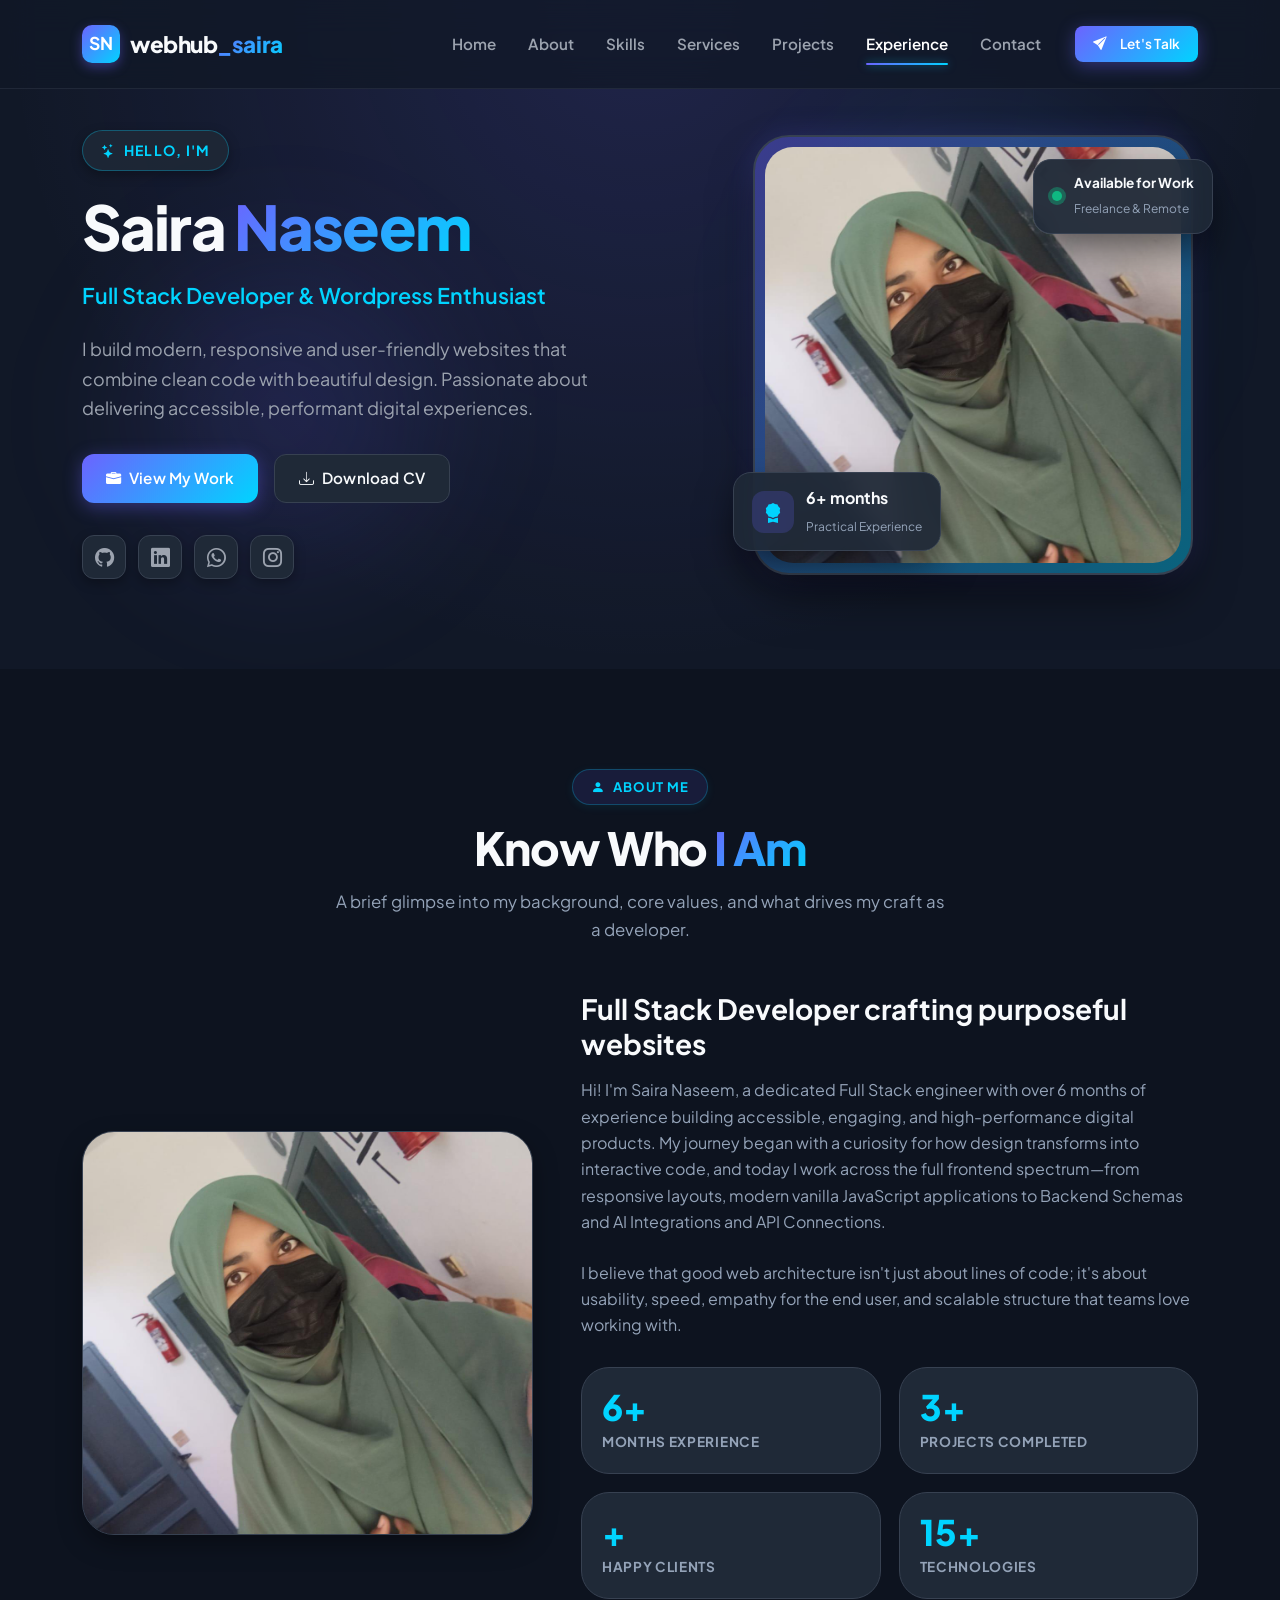
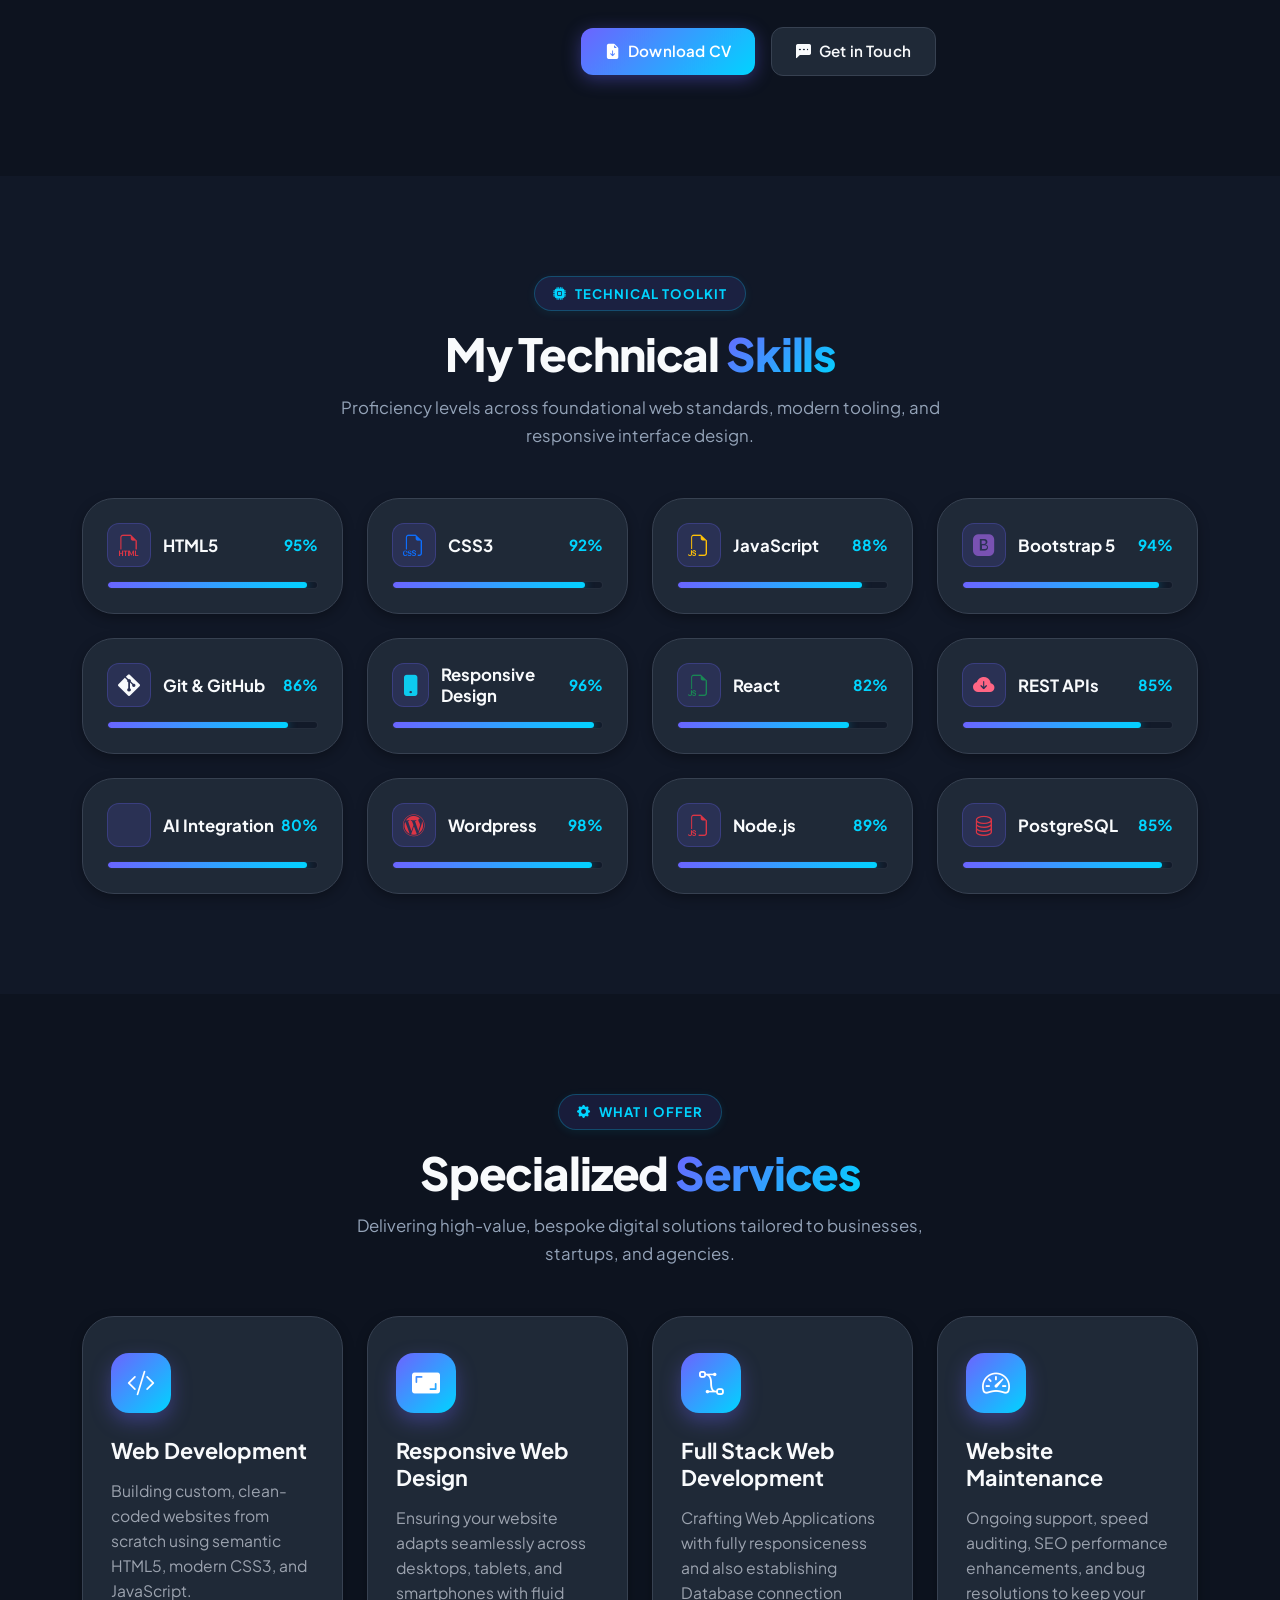
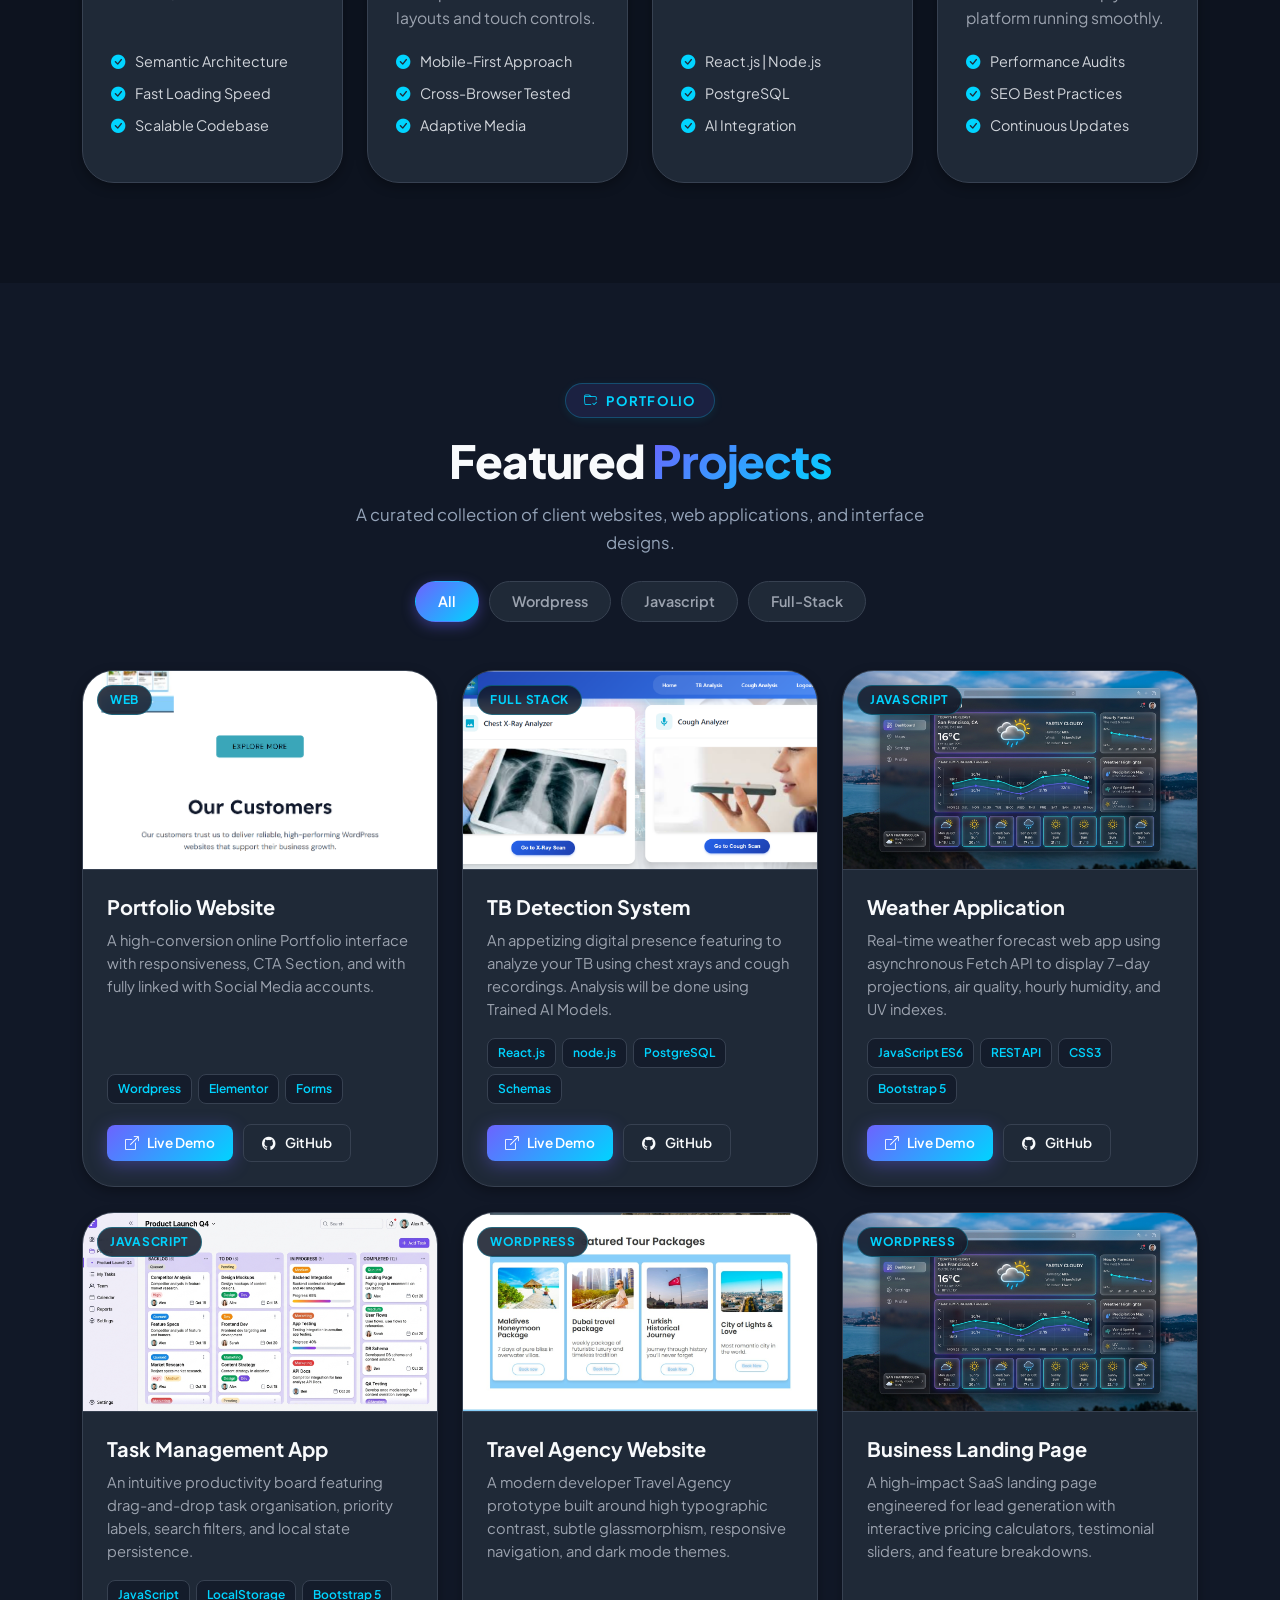
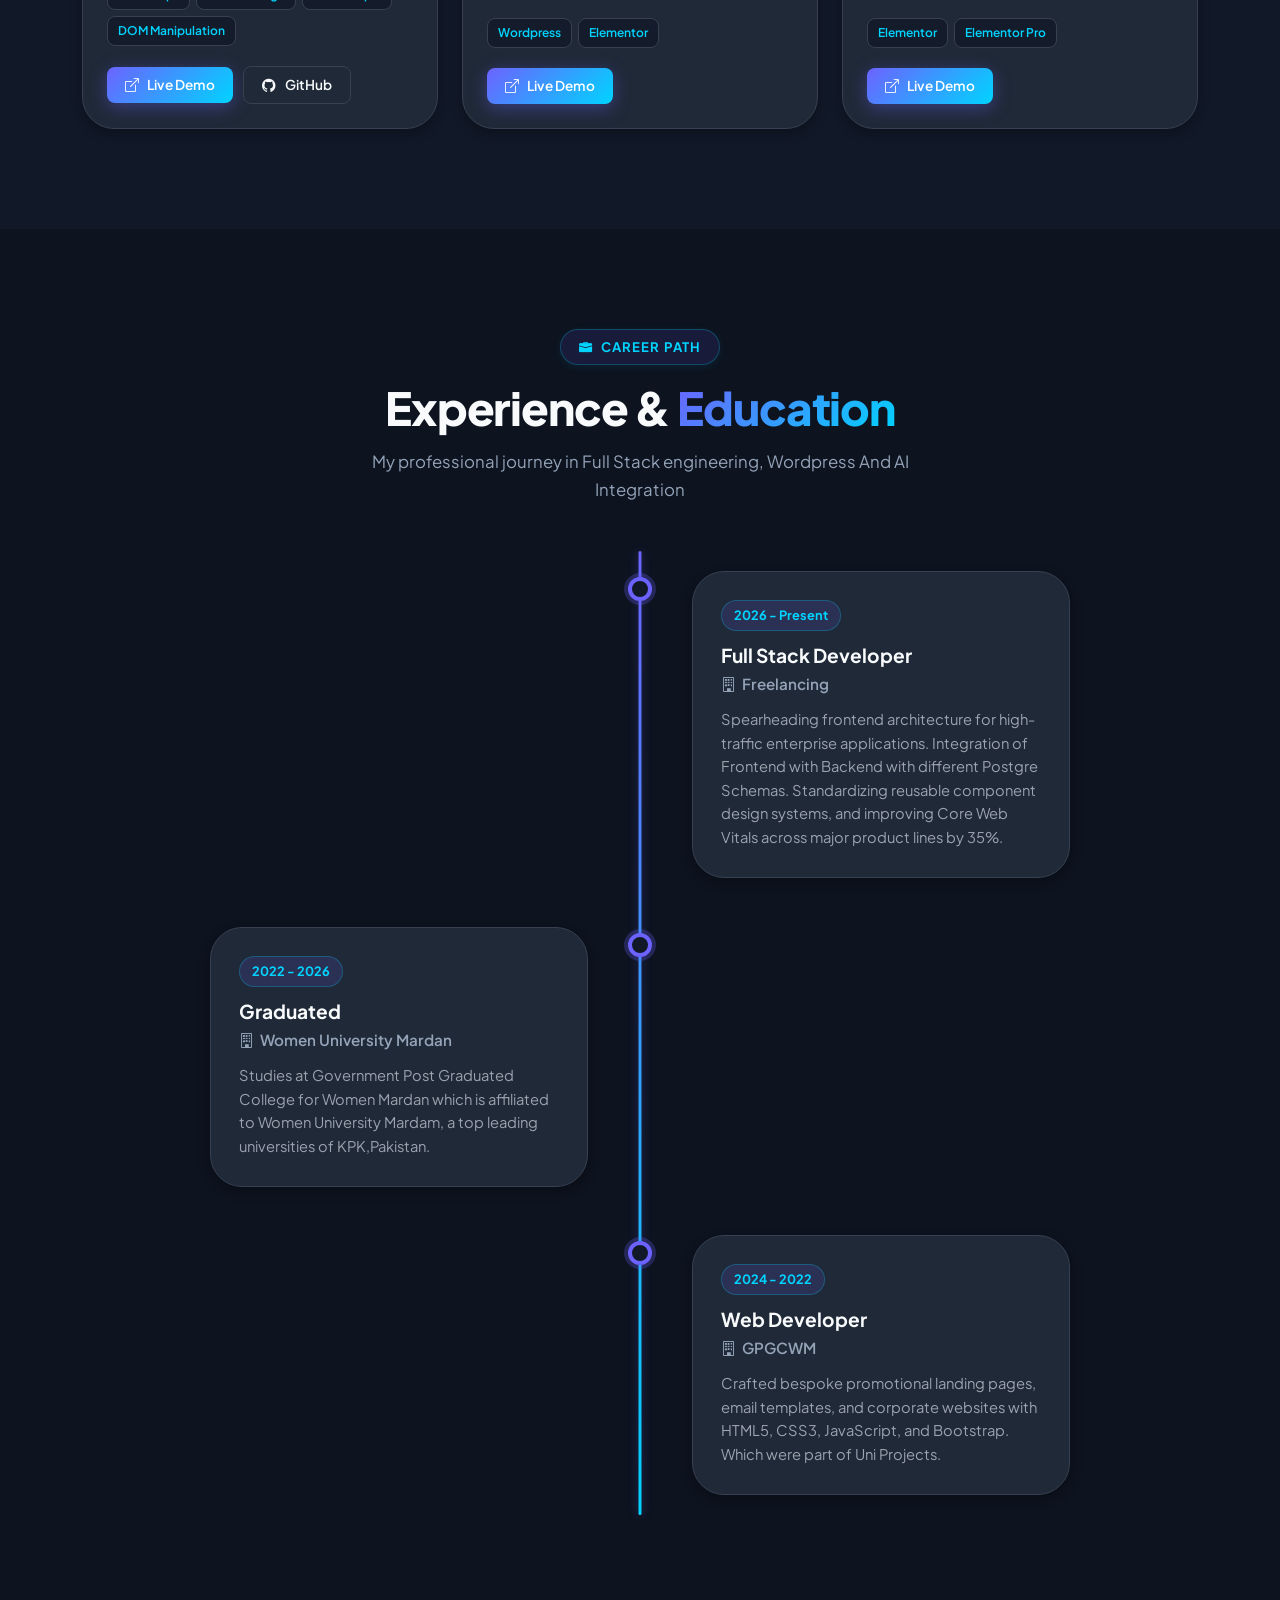
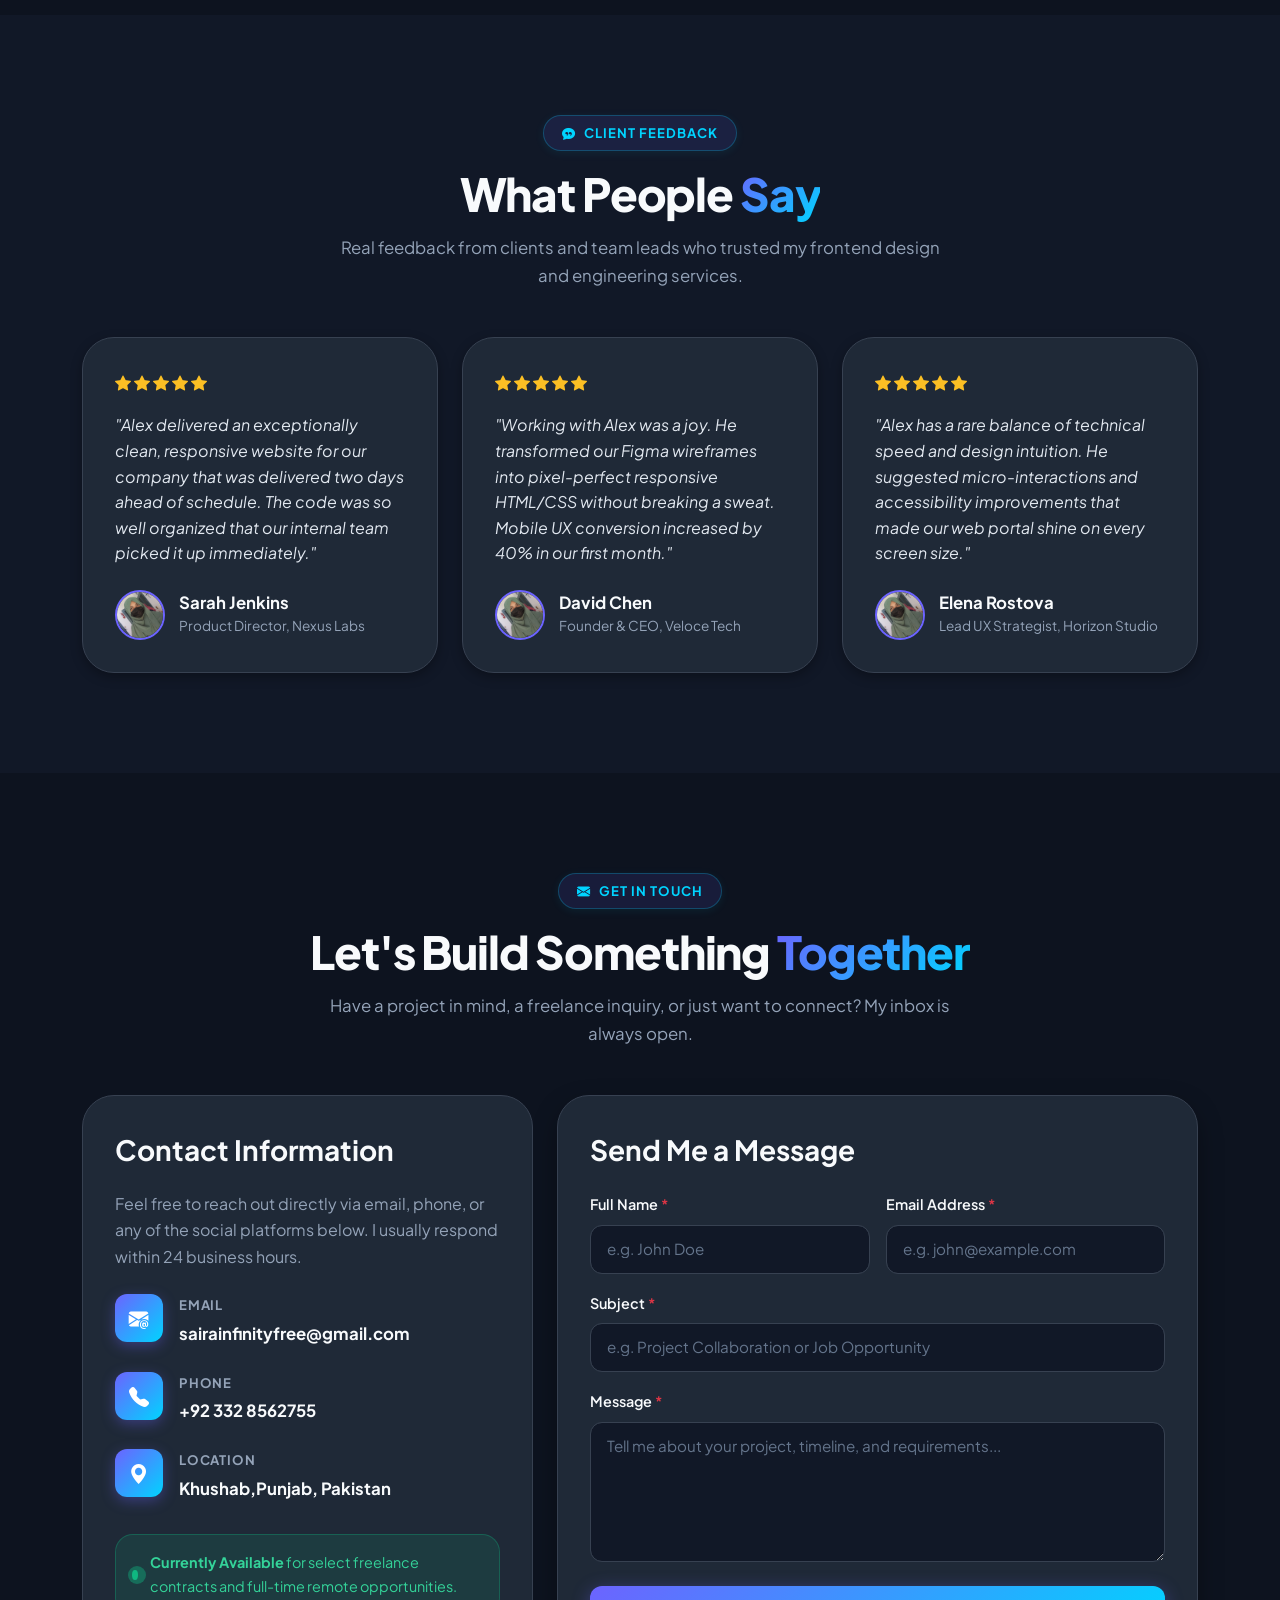
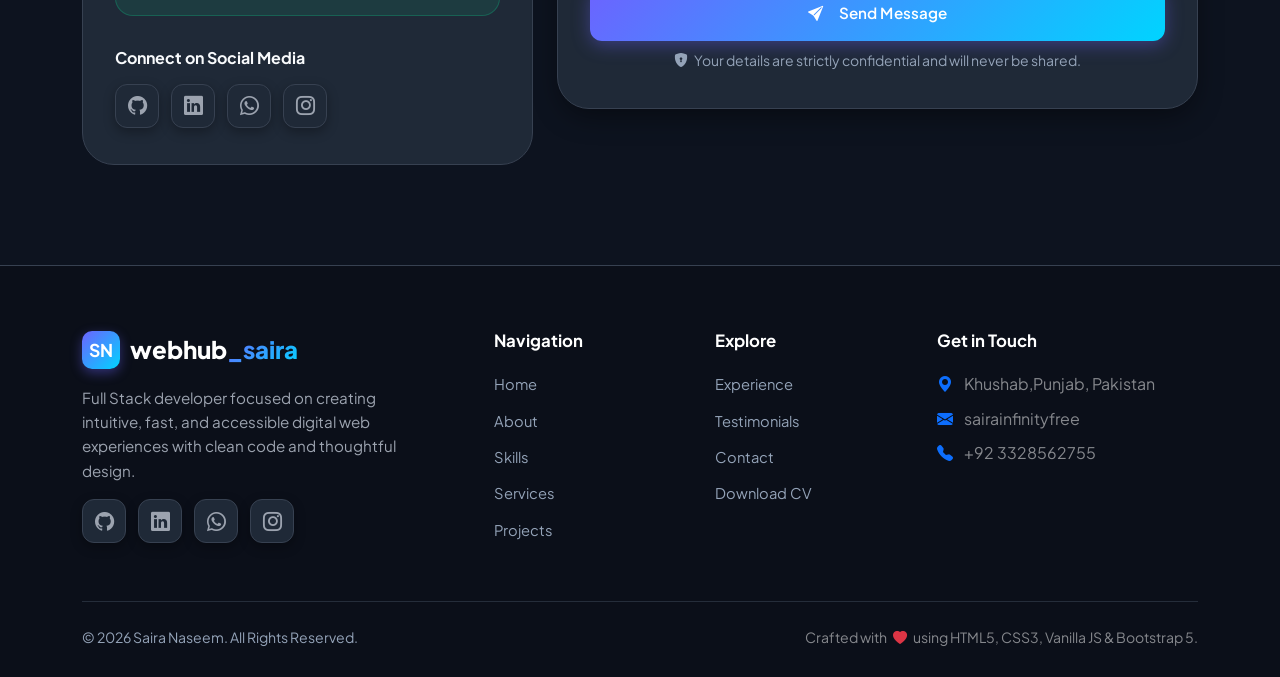
==== commit 618e758f: "SVG icons" ====
--- a/Saira Portfolio/index.html
+++ b/Saira Portfolio/index.html
@@ -405,7 +405,7 @@
             <div class="skill-card reveal-item" id="skillAI">
               <div class="skill-header">
                 <div class="skill-meta">
-                  <div class="skill-icon-badge text-danger"><i class="bi bi-robot-fill"></i></div>
+                  <div class="skill-icon-badge text-danger"><i class="bi bi-openai"></i></div>
                   <h3 class="skill-name">AI Integration</h3>
                 </div>
                 <span class="skill-percentage">80%</span>
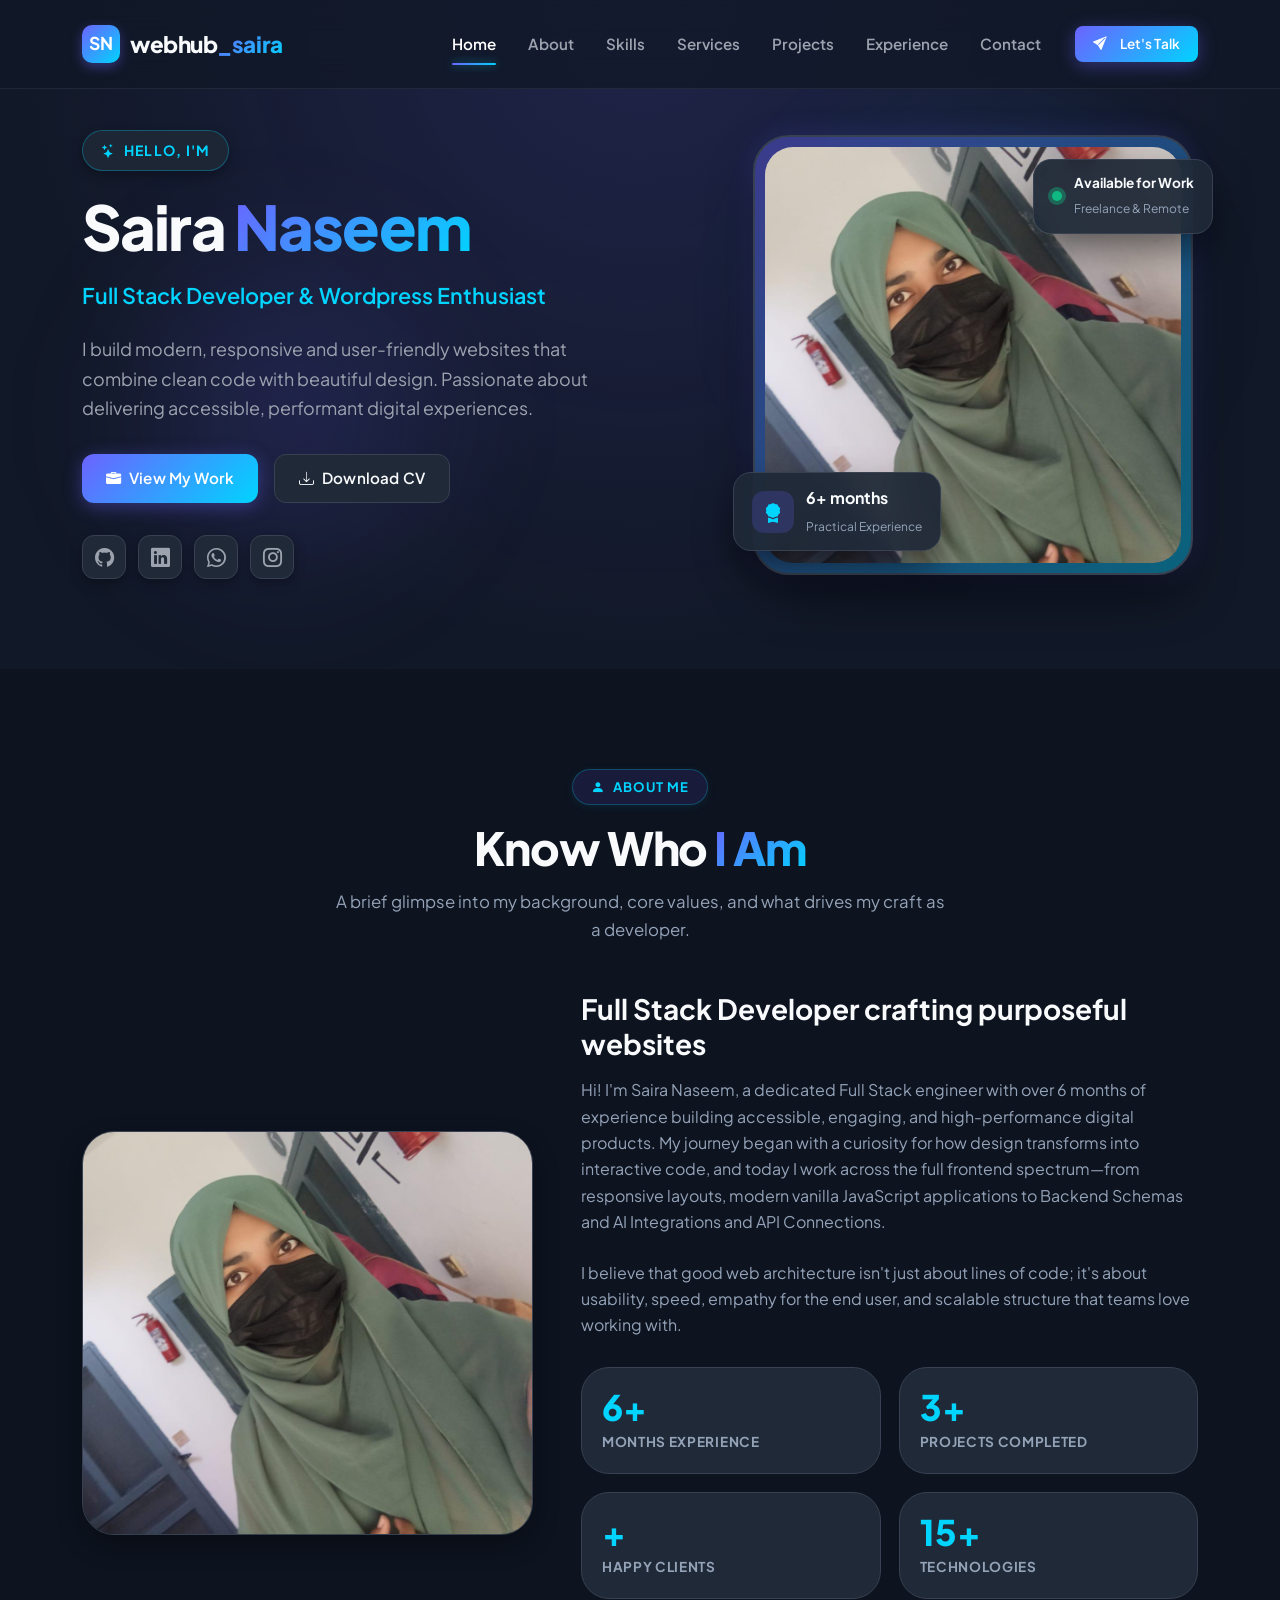
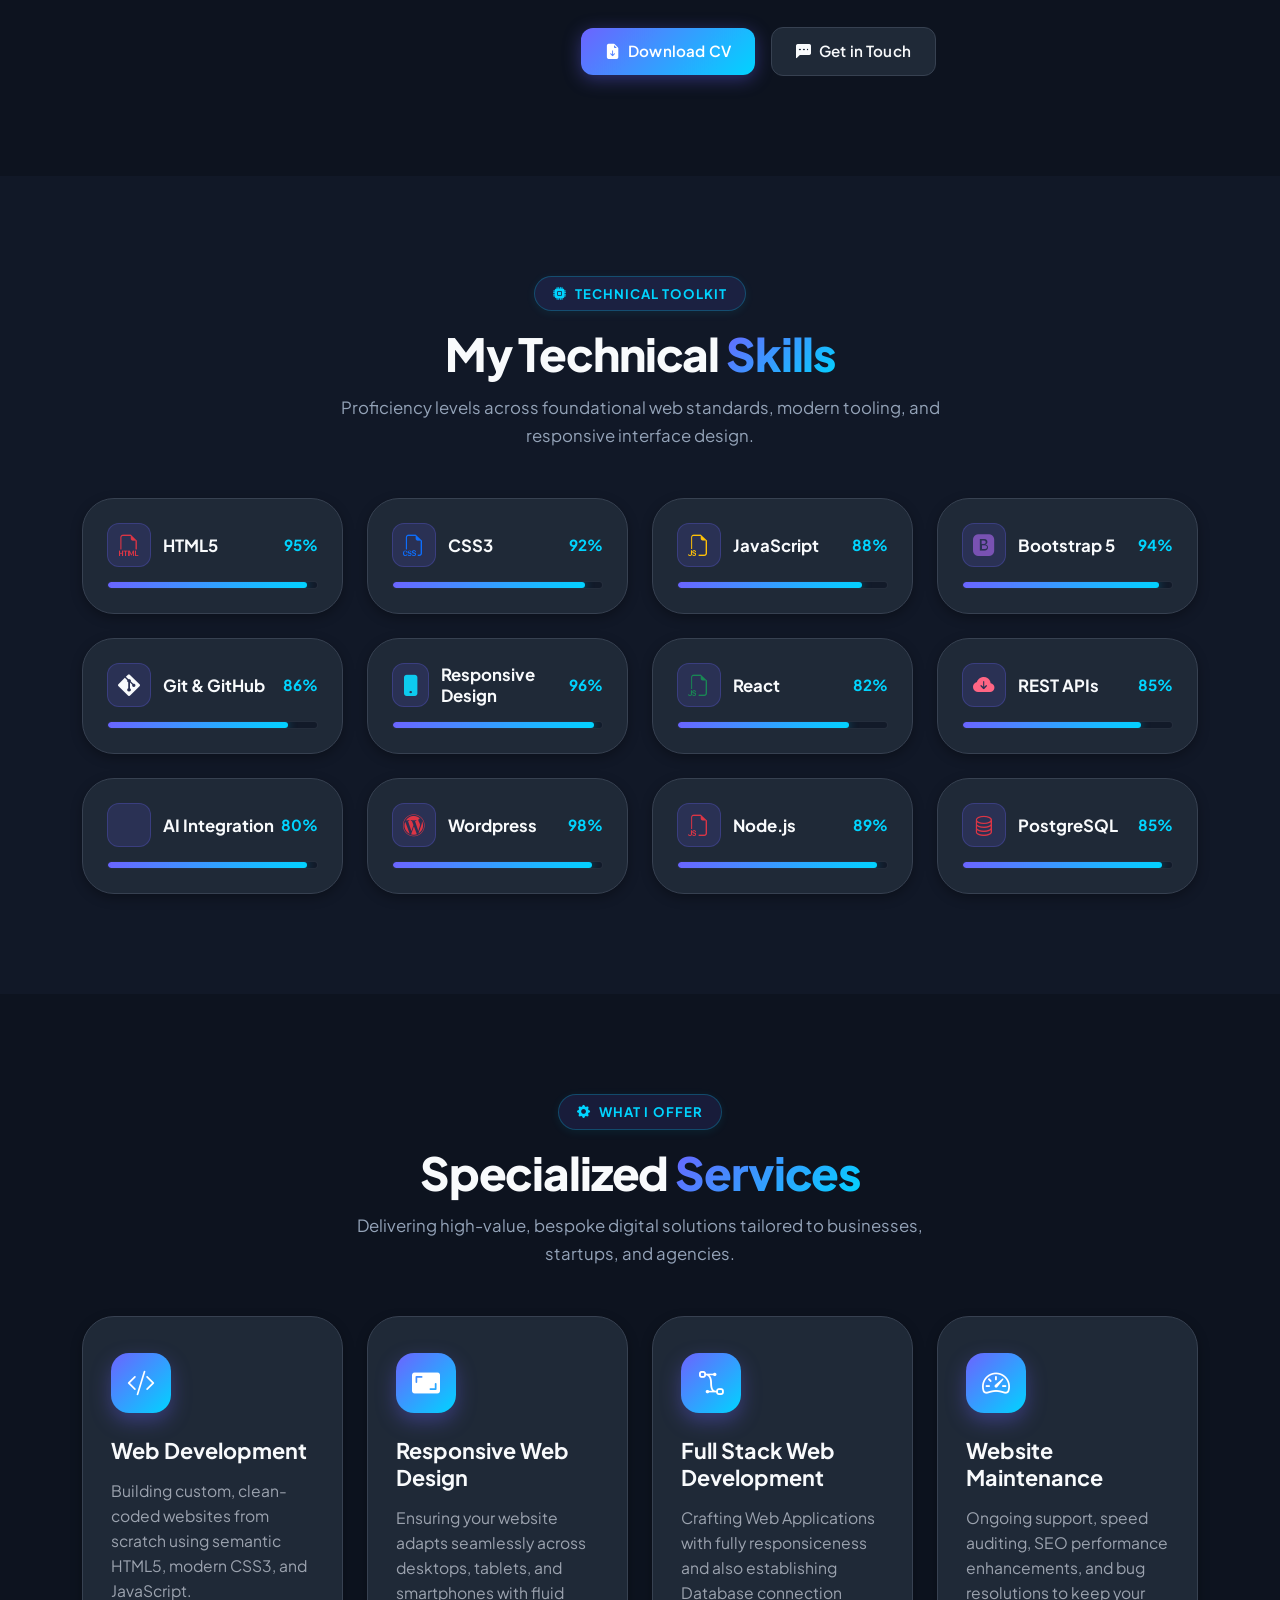
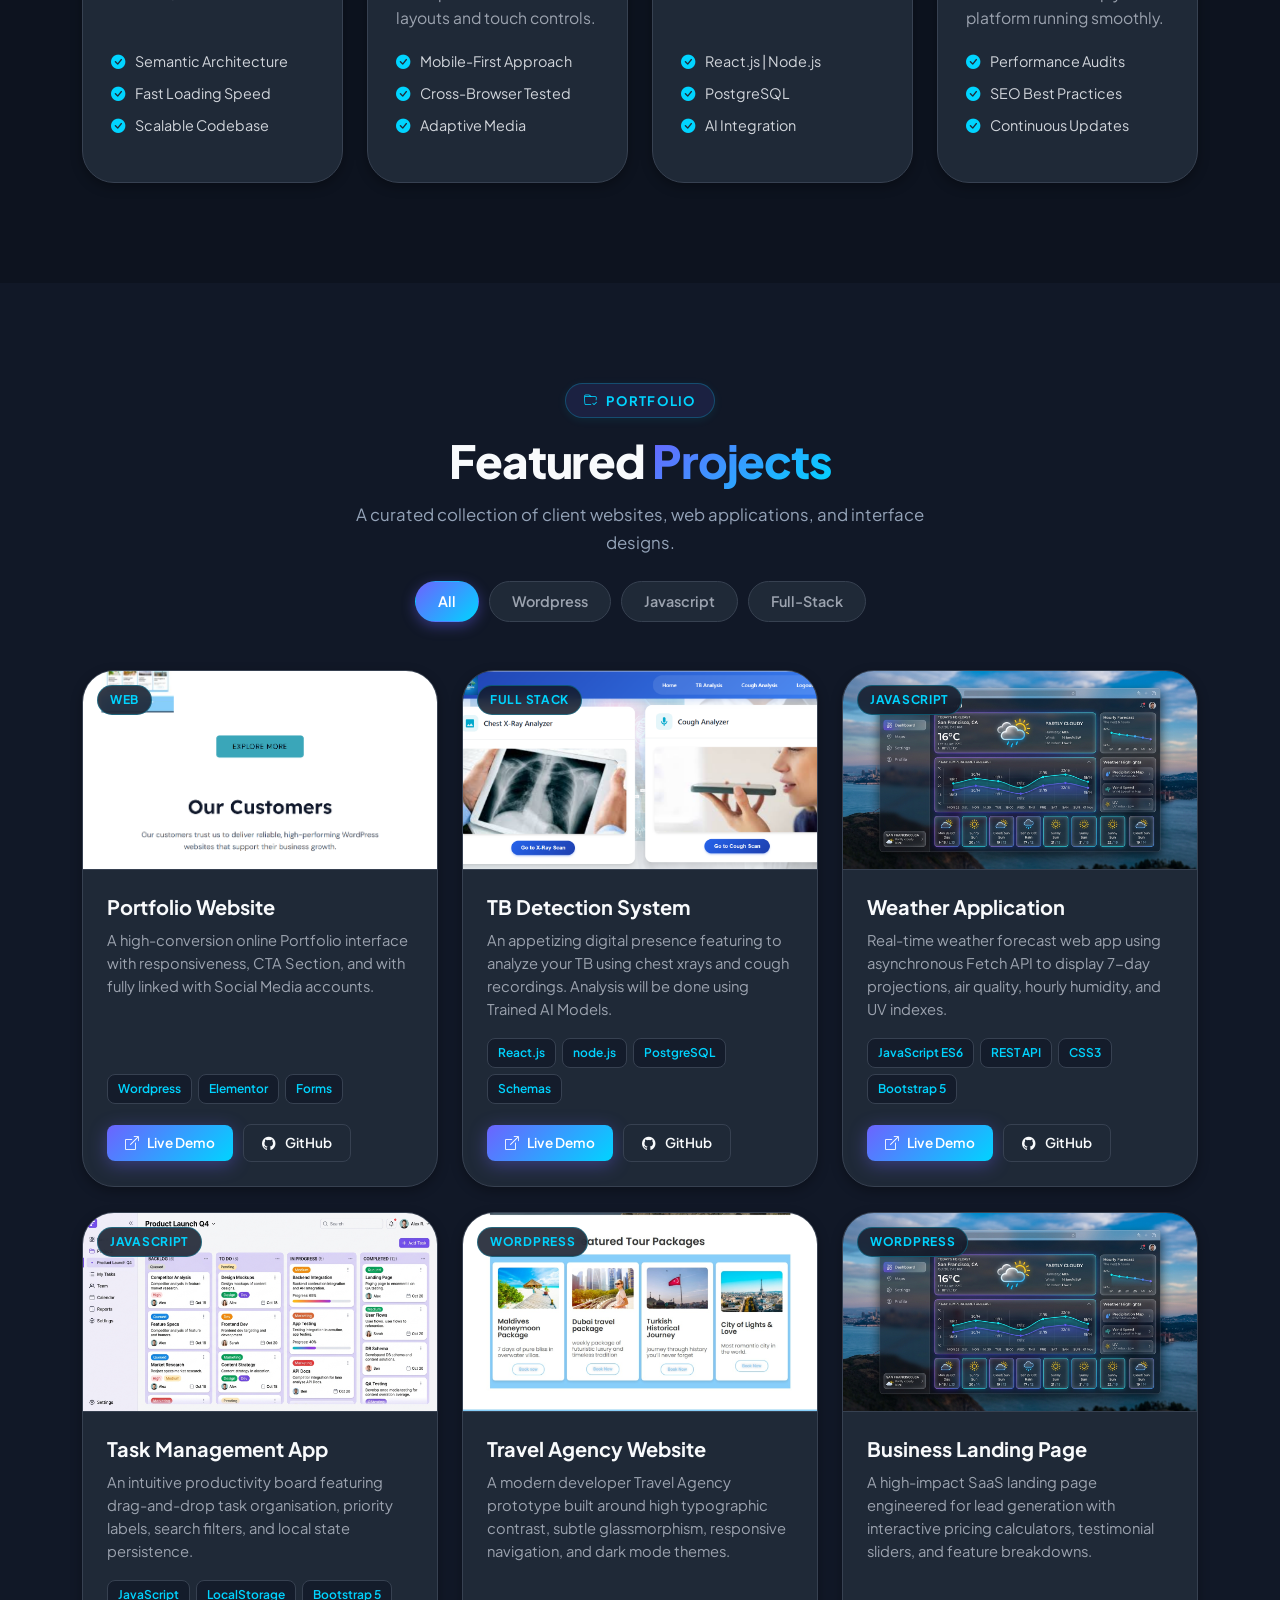
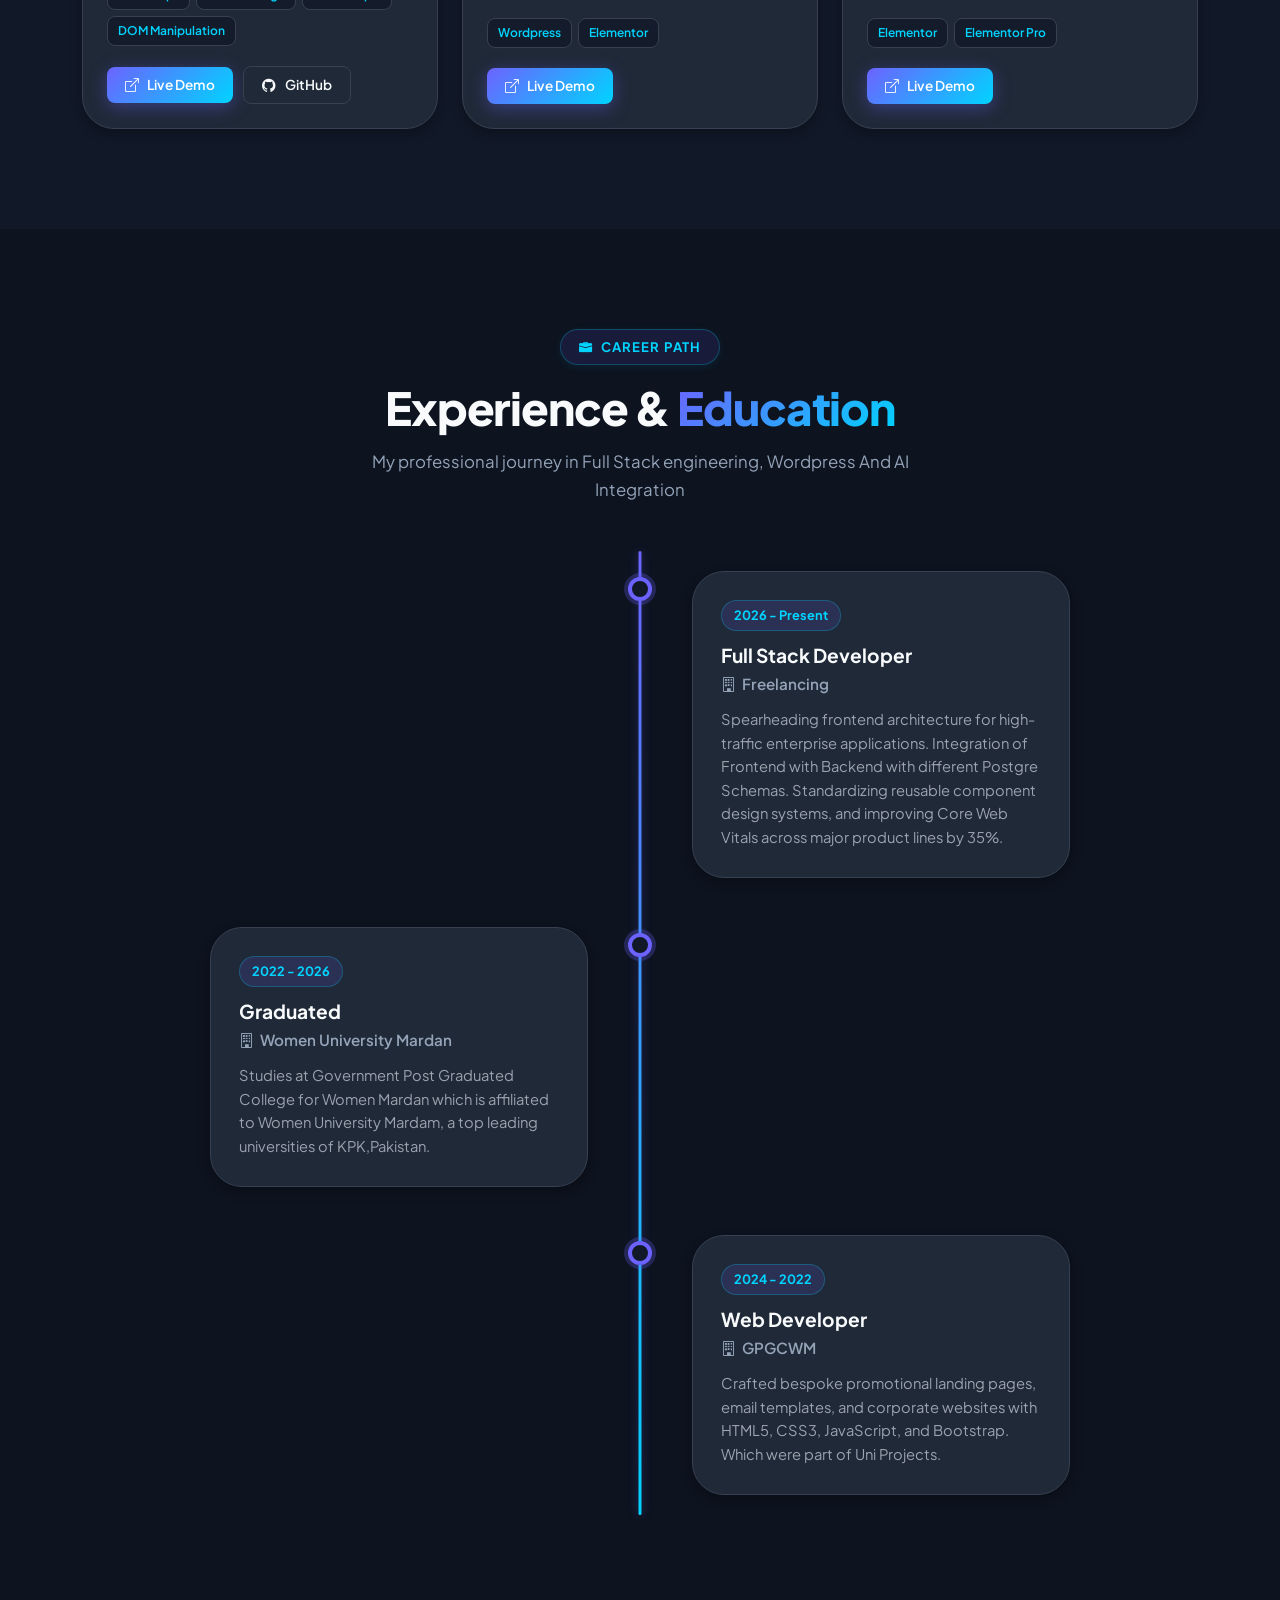
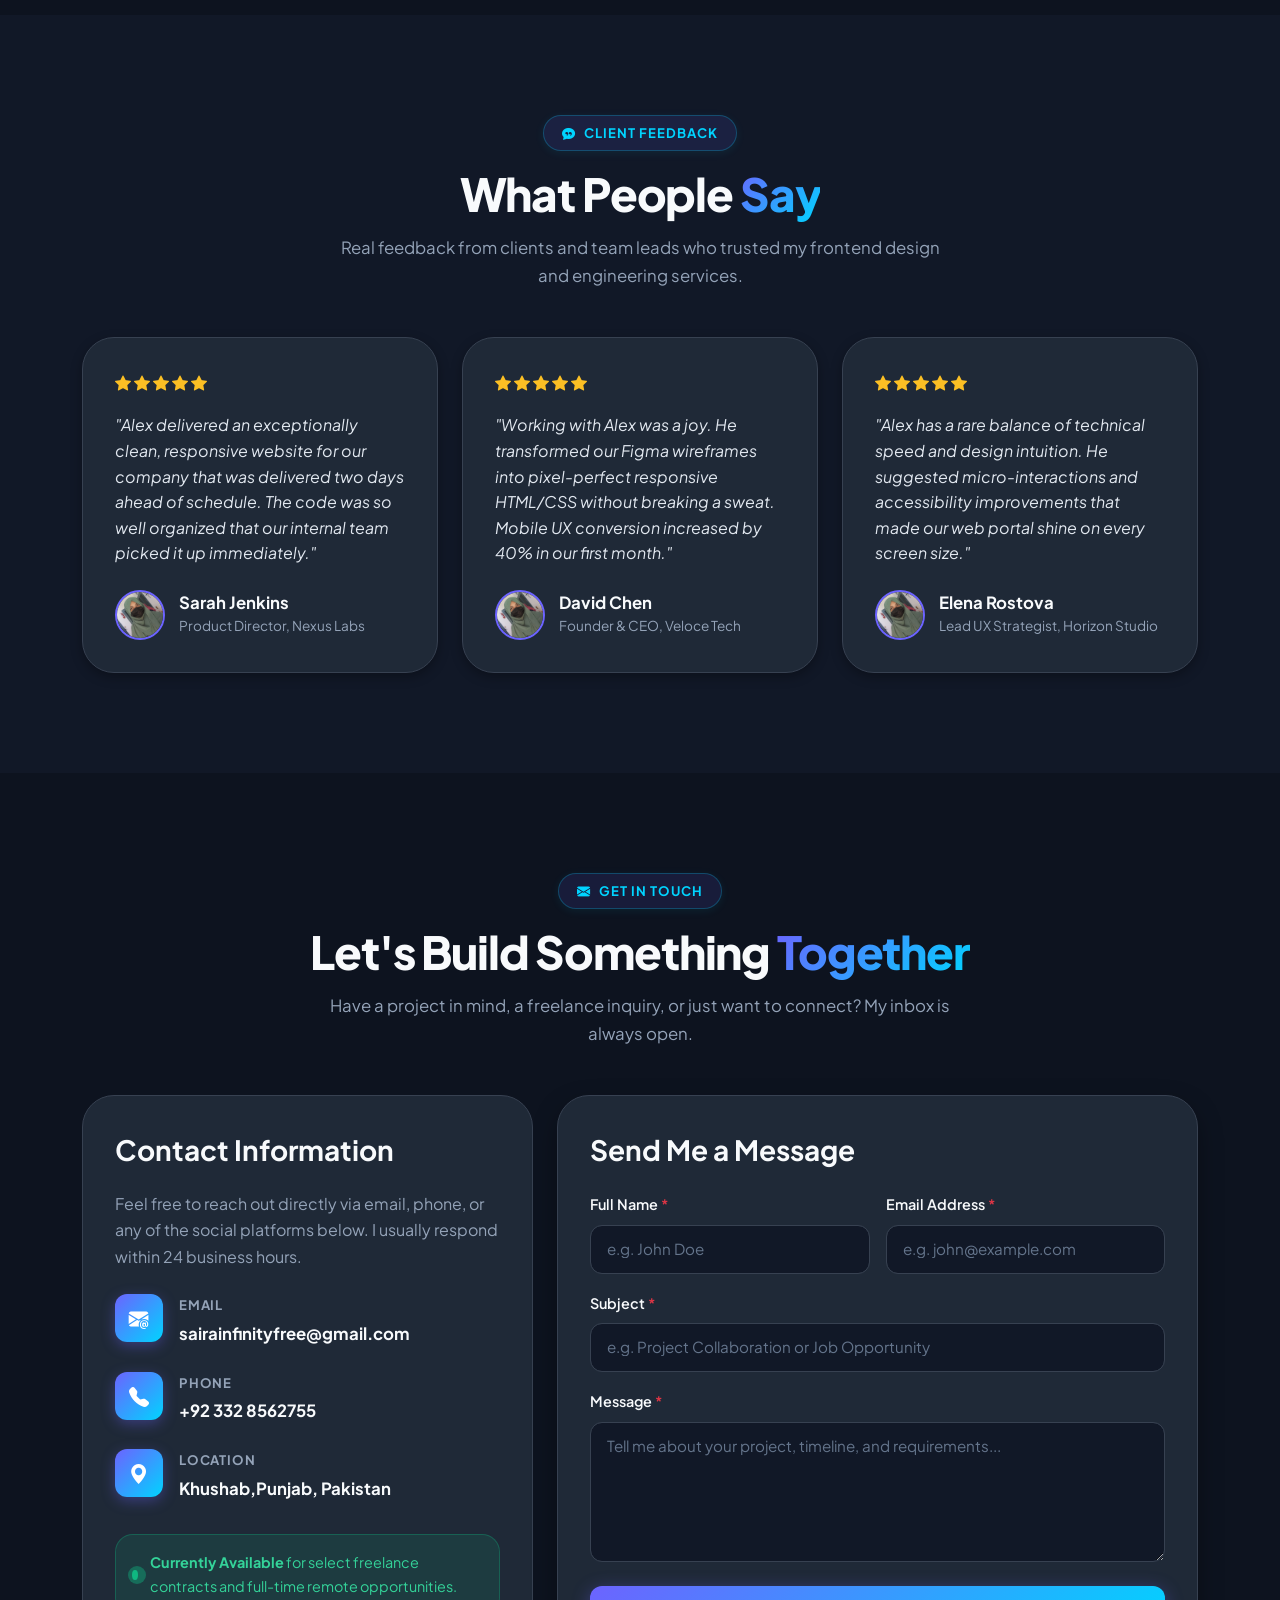
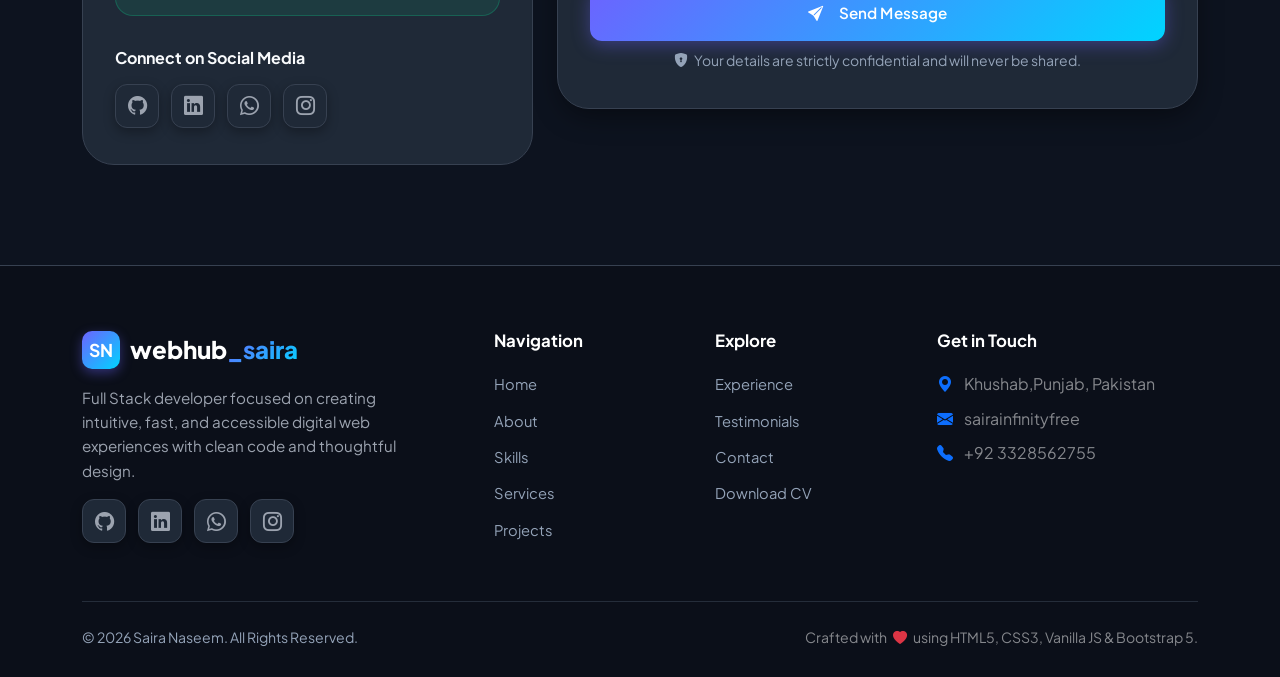
==== commit 7f56f62a: "new" ====
--- a/Saira Portfolio/index.html
+++ b/Saira Portfolio/index.html
@@ -405,7 +405,7 @@
             <div class="skill-card reveal-item" id="skillAI">
               <div class="skill-header">
                 <div class="skill-meta">
-                  <div class="skill-icon-badge text-danger"><i class="bi bi-openai"></i></div>
+                  <div class="skill-icon-badge text-danger"><i class="bi bi-openai-fill"></i></div>
                   <h3 class="skill-name">AI Integration</h3>
                 </div>
                 <span class="skill-percentage">80%</span>
